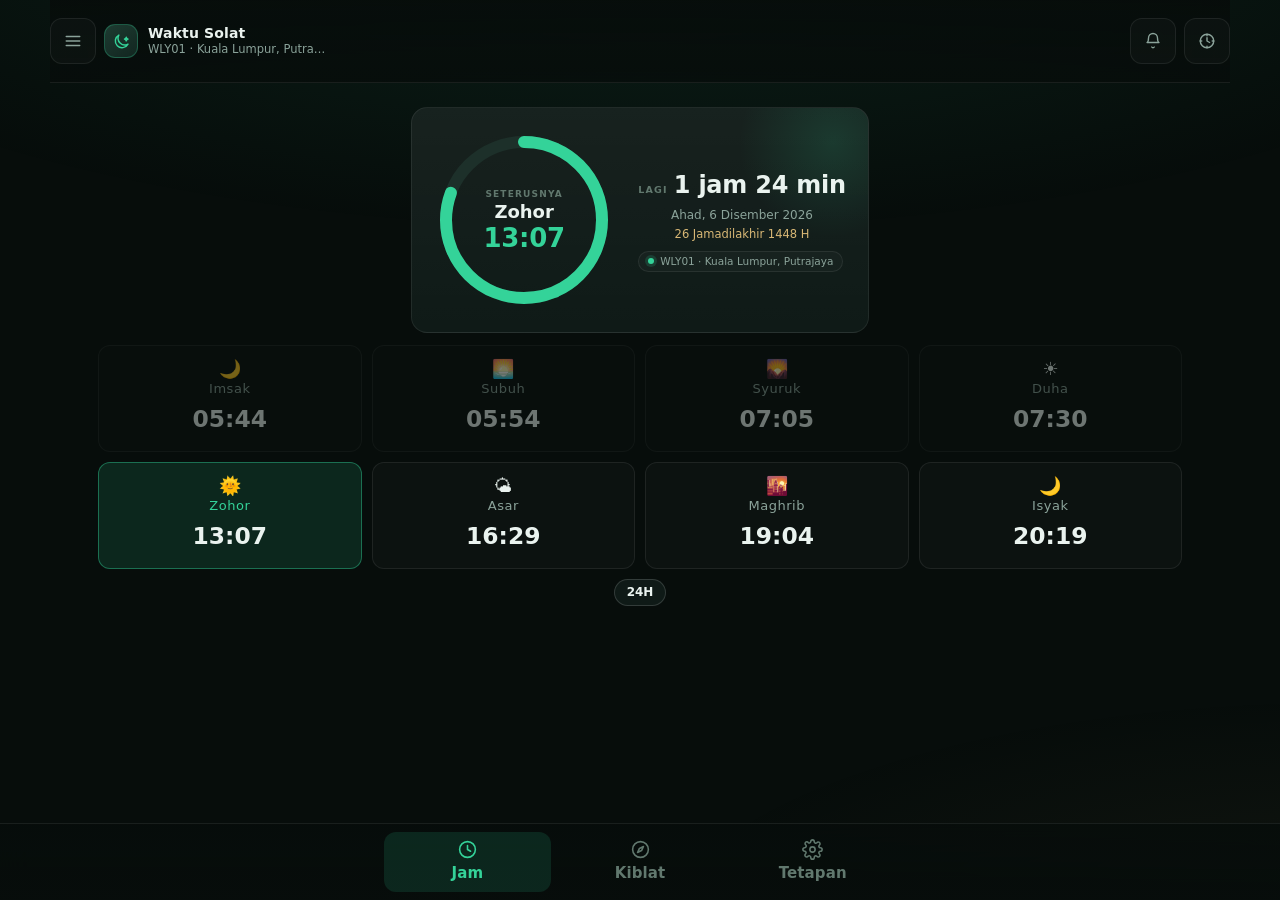
==== index.html @ b326625d "feat(ui): slide menu (drawer) panduan ibadah dari kiri (v1.25)" ====
<!DOCTYPE html>
<html lang="ms">
<head>
<meta charset="utf-8">
<meta name="viewport" content="width=device-width, initial-scale=1, viewport-fit=cover">
<meta name="color-scheme" content="dark light">
<meta name="theme-color" content="#070d0b" id="metaTheme">
<meta name="description" content="Waktu solat (data JAKIM) dan arah kiblat dengan tetapan bearing kiblat. Untuk kegunaan peribadi.">
<title>Waktu Solat &amp; Kiblat</title>
<link rel="manifest" href="manifest.webmanifest">
<link rel="icon" href="icon-192.png">
<link rel="apple-touch-icon" href="icon-192.png">
<meta name="apple-mobile-web-app-capable" content="yes">
<meta name="apple-mobile-web-app-status-bar-style" content="black-translucent">
<meta name="apple-mobile-web-app-title" content="Waktu Solat">
<script>
(function () {
  var t = 'dark';
  try {
    var saved = JSON.parse(localStorage.getItem('waktu-solat/v2') || localStorage.getItem('waktu-solat/v1') || '{}');
    if (saved.theme === 'light' || saved.theme === 'minimal' || saved.theme === 'dark') t = saved.theme;
  } catch (e) {}
  document.documentElement.setAttribute('data-theme', t);
})();
</script>
<link rel="stylesheet" href="app.css">
</head>
<body>

<div class="app">

  <header class="topbar">
    <button class="iconbtn" id="btnMenu" aria-label="Menu" title="Menu panduan & info">
      <svg width="18" height="18" viewBox="0 0 24 24" fill="none" stroke="currentColor" stroke-width="1.9" stroke-linecap="round" stroke-linejoin="round">
        <line x1="3" y1="6" x2="21" y2="6"/>
        <line x1="3" y1="12" x2="21" y2="12"/>
        <line x1="3" y1="18" x2="21" y2="18"/>
      </svg>
    </button>
    <div class="brand" id="brand">
      <div class="logo" aria-hidden="true">
        <svg width="19" height="19" viewBox="0 0 24 24" fill="none" stroke="currentColor" stroke-width="1.8" stroke-linecap="round" stroke-linejoin="round">
          <path d="M20.2 15.3A8.5 8.5 0 0 1 8.7 3.8 8.5 8.5 0 1 0 20.2 15.3Z"/>
          <path d="M18 6.6l.7 1.6 1.6.7-1.6.7-.7 1.6-.7-1.6-1.6-.7 1.6-.7z"/>
        </svg>
      </div>
      <div class="txt">
        <div class="t1">Waktu Solat <span class="update-badge" id="updateBadge" hidden>Baharu</span></div>
        <div class="t2" id="locLabel">Waktu Solat</div>
      </div>
    </div>
    <button class="iconbtn" id="btnBell" aria-label="Status notifikasi" title="Status notifikasi">
      <svg width="18" height="18" viewBox="0 0 24 24" fill="none" stroke="currentColor" stroke-width="1.8" stroke-linecap="round" stroke-linejoin="round">
        <path d="M18 8a6 6 0 1 0-12 0c0 5-2 6-2 6h16s-2-1-2-6"/>
        <path d="M10.3 20a2 2 0 0 0 3.4 0"/>
      </svg>
      <span class="dot" id="bellDot" hidden></span>
    </button>
    <button class="iconbtn" id="btnClock" aria-label="Mod Jam" title="Mod Jam (paparan TV)">
      <svg width="18" height="18" viewBox="0 0 24 24" fill="none" stroke="currentColor" stroke-width="1.9" stroke-linecap="round" stroke-linejoin="round">
        <circle cx="12" cy="12" r="9"/>
        <path d="M12 7.5V12l3.5 2"/>
        <path d="M12 3v2M12 19v2M3 12h2M19 12h2"/>
      </svg>
    </button>
  </header>

  <main>

    <!-- ================= MOD JAM (TV) ================= -->
    <section class="view active" id="view-clock">

      <div class="card hero">
        <div class="ring-wrap" id="ringWrap">
          <svg class="ring" viewBox="0 0 120 120" aria-hidden="true">
            <circle class="ring-track" cx="60" cy="60" r="52"/>
            <circle class="ring-fill" id="ringFill" cx="60" cy="60" r="52" transform="rotate(-90 60 60)"/>
          </svg>
          <div class="ring-center">
            <div class="ring-eyebrow" id="heroEyebrow">Seterusnya</div>
            <div class="ring-name" id="nextName">—</div>
            <div class="ring-time num" id="nextTime">--:--</div>
          </div>
        </div>

        <div class="hero-side">
          <div class="hero-count">
            <span class="cd-lbl">Lagi</span>
            <b id="cdVal" class="num">—</b>
          </div>
          <div class="hero-date" id="heroDate">—</div>
          <div class="hero-hijri" id="heroHijri">—</div>
          <div class="zone-chip"><span class="pulse"></span><span id="zoneLabel">—</span></div>
        </div>
      </div>

      <div class="ck-grid" id="ckGrid"></div>

      <div class="timefmt-row">
        <button type="button" class="timefmt-btn" id="btnTimeFormat">24H</button>
      </div>
    </section>

    <!-- ================= KIBLAT ================= -->
    <section class="view" id="view-qibla">
      <div class="qibla-head">
        <div class="qibla-big num" id="qiblaBig">—</div>
        <div class="qibla-cap" id="qiblaCap">Arah kiblat dari lokasi anda</div>
      </div>

      <div class="compass-wrap" id="compassWrap">
        <div class="compass-index" aria-hidden="true"></div>
        <svg class="compass" viewBox="0 0 320 320" role="img" aria-label="Kompas arah kiblat">
          <defs>
            <radialGradient id="dialBg" cx="50%" cy="34%" r="72%">
              <stop offset="0%" stop-color="#172a24"/>
              <stop offset="62%" stop-color="#0f1c18"/>
              <stop offset="100%" stop-color="#0a1310"/>
            </radialGradient>
            <linearGradient id="kaabaGold" x1="0" y1="0" x2="0" y2="1">
              <stop offset="0%" stop-color="#f0d399"/>
              <stop offset="100%" stop-color="#c99f52"/>
            </linearGradient>
          </defs>
          <circle cx="160" cy="160" r="152" class="dial-face" fill="url(#dialBg)" stroke="var(--dial-ring)"/>
          <circle cx="160" cy="160" r="131" class="dial-inner" fill="none" stroke="var(--dial-ring2)"/>
          <g id="dial"></g>
          <circle cx="160" cy="160" r="5.5" class="dial-center" fill="var(--accent)"/>
          <circle cx="160" cy="160" r="11" class="dial-center-ring" fill="none" stroke="var(--accent-line)"/>
        </svg>
      </div>

      <div class="compass-state" id="compassState">
        <span class="led"></span><span id="compassStateText">Menyemak sensor kompas…</span>
      </div>
      <button class="btn primary compass-btn" id="btnCompass" hidden>Aktifkan kompas</button>

      <div class="qibla-stats">
        <div class="qstat">
          <div class="k">Jarak ke Kaabah</div>
          <div class="v num" id="qDist">—</div>
        </div>
        <div class="qstat wide">
          <div class="k">Beza dengan telefon</div>
          <div class="v num" id="qDelta">—</div>
        </div>
      </div>

      <div class="seg" id="qiblaMode">
        <button data-mode="auto" class="on">Auto</button>
        <button data-mode="manual">Manual</button>
      </div>

      <div class="btnrow">
        <button class="btn primary" id="btnUseGps">Guna GPS</button>
      </div>

      <div class="bearing-input" id="bearingBox" hidden>
        <div class="grp">
          <div>
            <label for="qDeg">Darjah</label>
            <input id="qDeg" type="number" inputmode="numeric" min="0" max="359" step="1" value="292">
          </div>
          <span class="unit">°</span>
        </div>
        <div class="grp mins">
          <div>
            <label for="qMin">Minit</label>
            <input id="qMin" type="number" inputmode="numeric" min="0" max="59" step="1" value="30">
          </div>
          <span class="unit">′</span>
        </div>
        <div class="hint">Contoh:<br>292° 30′</div>
      </div>

      <p class="note" id="qiblaNote"></p>
    </section>

    <!-- ================= TETAPAN ================= -->
    <section class="view" id="view-settings">

      <div class="shead">Zon JAKIM</div>
      <div class="card scard" id="zoneCard">
        <div class="field">
          <div class="fl">
            <div class="n">Ikut lokasi GPS</div>
            <div class="d">Zon dipilih automatik daripada lokasi peranti</div>
          </div>
          <button class="switch" id="setZoneAuto" role="switch" aria-checked="true" aria-label="Ikut lokasi GPS"><span></span></button>
        </div>
        <div class="field">
          <div class="fl">
            <div class="n">Zon waktu solat</div>
            <div class="d">Ikut zon rasmi e-Solat JAKIM</div>
          </div>
          <select id="setZone"></select>
        </div>
        <div class="zoneNote">
          <span id="zoneNoteText">—</span>
          <button type="button" class="guidebtn" id="btnZoneGps">Kemas kini lokasi</button>
        </div>
      </div>

      <div class="shead phone-only">Notifikasi</div>
      <div class="card scard phone-only" id="notifCard">
        <div class="field">
          <div class="fl">
            <div class="n">Notifikasi waktu solat</div>
            <div class="d">Notifikasi &amp; bunyi pada setiap waktu (APK Android)</div>
          </div>
          <button class="switch" id="setNotify" role="switch" aria-checked="true" aria-label="Notifikasi waktu solat"><span></span></button>
        </div>

        <div class="notif-status" id="notifStatus">
          <span class="led"></span>
          <span id="notifStatusText">Menyemak kebenaran notifikasi…</span>
        </div>

        <div class="field field-block" id="notifPickRow">
          <div class="fl">
            <div class="n">Waktu yang berbunyi</div>
            <div class="d">Pilih waktu yang anda mahu dimaklumkan</div>
          </div>
        </div>
        <div class="chips" id="notifyChips">
          <button type="button" data-key="fajr" aria-pressed="true">Subuh</button>
          <button type="button" data-key="dhuhr" aria-pressed="true">Zohor</button>
          <button type="button" data-key="asr" aria-pressed="true">Asar</button>
          <button type="button" data-key="maghrib" aria-pressed="true">Maghrib</button>
          <button type="button" data-key="isha" aria-pressed="true">Isyak</button>
        </div>

        <div class="field field-block" id="notifSoundRow">
          <div class="fl">
            <div class="n">Bunyi notifikasi</div>
            <div class="d">Nada penggera peranti, atau loceng lembut bawaan app</div>
          </div>
        </div>
        <div class="chips" id="soundChips">
          <button type="button" data-sound="alarm" aria-pressed="true">Nada penggera</button>
          <button type="button" data-sound="chime" aria-pressed="false">Loceng</button>
        </div>
        <div class="soundlink" id="soundLinkRow">
          <button type="button" id="btnSoundSettings">Tetapan bunyi/kelantangan Android</button>
        </div>

        <div class="field" id="summaryRow" hidden>
          <div class="fl">
            <div class="n">Ringkasan di notifikasi</div>
            <div class="d">Notifikasi senyap: waktu hari ini &amp; kiraan detik (boleh ditutup)</div>
          </div>
          <button class="switch" id="setSummary" role="switch" aria-checked="true" aria-label="Ringkasan di notifikasi"><span></span></button>
        </div>

        <div class="btnrow" id="notifActions">
          <button class="btn ghost" id="btnTestNotif">Uji notifikasi</button>
          <button class="btn primary" id="btnNotifPerm" hidden>Benarkan</button>
        </div>

        <details class="guide" id="popupGuide">
          <summary>Notis tidak muncul di skrin? Benarkan pop-up</summary>
          <div class="guide-body">
            <p>Sesetengah telefon menyembunyikan notifikasi terapung (pop-up)
              secara lalai. Hidupkan sekali dalam tetapan Android:</p>
            <ul>
              <li><b>Xiaomi / Redmi (HyperOS, MIUI)</b> — Tetapan → App → Waktu
                Solat → Notifikasi → hidupkan <i>Notifikasi terapung</i>.</li>
              <li><b>Samsung (One UI)</b> — Tetapan → Notifikasi → Tetapan
                lanjutan → <i>Notifikasi pop-up</i> → Semua app.</li>
              <li><b>OPPO / Realme / OnePlus</b> — Tetapan → Notifikasi &amp; bar
                status → Waktu Solat → hidupkan <i>Notifikasi terapung</i>.</li>
              <li><b>vivo / iQOO</b> — Tetapan → Notifikasi → Waktu Solat →
                <i>Notifikasi terapung</i>.</li>
              <li><b>Huawei / Honor</b> — Tetapan → Notifikasi → Waktu Solat →
                <i>Notifikasi terapung</i>.</li>
              <li><b>Android biasa (Pixel dll.)</b> — Tetapan → App → Waktu Solat
                → Notifikasi → saluran <i>Waktu Solat (nada penggera)</i> mesti
                <i>Urgent</i> dan bunyi aktif.</li>
            </ul>
            <p>Selepas dibenarkan, tekan <b>Uji notifikasi</b> untuk semak.</p>
            <button type="button" class="guidebtn" id="btnGuideSettings">Buka tetapan notifikasi app</button>
          </div>
        </details>
      </div>

      <div class="shead">Data & Kemas kini</div>
      <div class="card scard">
        <div class="field">
          <div class="fl">
            <div class="n">Kemas kini data</div>
            <div class="d" id="refreshStatus">Muat turun data terkini untuk zon ini</div>
          </div>
        </div>
        <div class="btnrow">
          <button class="btn primary" id="btnRefresh">Kemas kini sekarang</button>
        </div>

        <div class="field phone-only" style="margin-top:6px">
          <div class="fl">
            <div class="n">Versi app</div>
            <div class="d" id="updateStatus">Menyemak versi terkini…</div>
          </div>
        </div>
        <div class="btnrow phone-only">
          <button class="btn ghost" id="btnCheckUpdate">Semak kemas kini</button>
          <button class="btn primary" id="btnDoUpdate" hidden>Kemas kini sekarang</button>
        </div>
        <div class="updatehint phone-only" id="updateHint" hidden>
          Jika pemasang Android berkata “package conflict”, nyahpasang app lama
          sekali, kemudian pasang APK ini.
        </div>
      </div>

      <div class="shead">Kiblat</div>
      <div class="card scard">
        <div class="field">
          <div class="fl">
            <div class="n">Mod bearing</div>
            <div class="d">Auto = GPS · Manual = nilai bearing di atas</div>
          </div>
          <select id="setQiblaMode">
            <option value="auto">Auto</option>
            <option value="manual">Manual</option>
          </select>
        </div>
        <div class="field">
          <div class="fl">
            <div class="n">Bearing manual</div>
            <div class="d">Guna nilai ini apabila mod Manual</div>
          </div>
          <input id="setQBearing" type="number" step="1" min="0" max="359.999" inputmode="decimal">
          <span class="unit">°</span>
        </div>
        <div class="field">
          <div class="fl">
            <div class="n">Offset</div>
            <div class="d">Betulkan jika anak panah tersasar</div>
          </div>
          <input id="setQOffset" type="number" step="0.5" min="-20" max="20" inputmode="decimal">
          <span class="unit">°</span>
        </div>
      </div>

      <div class="shead">Paparan</div>
      <div class="card scard">
        <div class="field">
          <div class="fl">
            <div class="n">Tema</div>
            <div class="d">Terang · Minimalis · Gelap</div>
          </div>
        </div>
        <div class="theme-pick" id="themePick">
          <button type="button" data-theme="light"><span class="sw sw-light"></span>Terang</button>
          <button type="button" data-theme="minimal"><span class="sw sw-minimal"></span>Minimalis</button>
          <button type="button" data-theme="dark"><span class="sw sw-dark"></span>Gelap</button>
        </div>
        <div class="field">
          <div class="fl">
            <div class="n">Format masa</div>
            <div class="d">24 jam atau 12 jam (AM/PM)</div>
          </div>
          <select id="setTimeFormat">
            <option value="24">24 jam</option>
            <option value="12">12 jam</option>
          </select>
        </div>
        <div class="field tv-only">
          <div class="fl">
            <div class="n">Gaya jam</div>
            <div class="d">Paparan Mod Jam di TV</div>
          </div>
          <select id="setClockStyle">
            <option value="full">Lengkap</option>
            <option value="mini">Minimalis</option>
          </select>
        </div>
        <div class="field tv-only">
          <div class="fl">
            <div class="n">Buka Mod Jam terus</div>
            <div class="d">Paparan jam dulu semasa app dibuka (sesuai untuk TV)</div>
          </div>
          <select id="setAutoClock">
            <option value="1">Ya</option>
            <option value="0">Tidak</option>
          </select>
        </div>
      </div>

      <div class="shead">Lain-lain</div>
      <div class="card scard">
        <div class="btnrow" id="installRow" hidden>
          <button class="btn primary" id="btnInstall">Pasang di Android</button>
        </div>
        <div class="btnrow">
          <button class="btn danger" id="btnReset">Set semula semua tetapan</button>
        </div>
        <div class="credit">
          <div>© 2026 <b>Rashid Zainol</b></div>
          <a href="https://github.com/rashidzainol" target="_blank" rel="noopener noreferrer">github.com/rashidzainol</a>
        </div>
      </div>

    </section>

  </main>

  <nav class="tabbar">
    <div class="inner">
      <button class="tab on" data-view="clock">
        <svg viewBox="0 0 24 24" fill="none" stroke="currentColor" stroke-width="1.8" stroke-linecap="round" stroke-linejoin="round">
          <circle cx="12" cy="12" r="9"/><path d="M12 7.5V12l3.5 2"/>
        </svg>
        <span>Jam</span>
      </button>
      <button class="tab" data-view="qibla">
        <svg viewBox="0 0 24 24" fill="none" stroke="currentColor" stroke-width="1.8" stroke-linecap="round" stroke-linejoin="round">
          <circle cx="12" cy="12" r="9"/><path d="M15.4 8.6l-2.2 4.6-4.6 2.2 2.2-4.6z"/>
        </svg>
        <span>Kiblat</span>
      </button>
      <button class="tab" data-view="settings">
        <svg viewBox="0 0 24 24" fill="none" stroke="currentColor" stroke-width="1.8" stroke-linecap="round" stroke-linejoin="round">
          <circle cx="12" cy="12" r="3"/>
          <path d="M19.4 15a1.7 1.7 0 0 0 .3 1.9l.1.1a2 2 0 1 1-2.8 2.8l-.1-.1a1.7 1.7 0 0 0-1.9-.3 1.7 1.7 0 0 0-1 1.5V21a2 2 0 1 1-4 0v-.1a1.7 1.7 0 0 0-1.1-1.6 1.7 1.7 0 0 0-1.9.3l-.1.1a2 2 0 1 1-2.8-2.8l.1-.1a1.7 1.7 0 0 0 .3-1.9 1.7 1.7 0 0 0-1.5-1H3a2 2 0 1 1 0-4h.1a1.7 1.7 0 0 0 1.6-1.1 1.7 1.7 0 0 0-.3-1.9l-.1-.1a2 2 0 1 1 2.8-2.8l.1.1a1.7 1.7 0 0 0 1.9.3H9a1.7 1.7 0 0 0 1-1.5V3a2 2 0 1 1 4 0v.1a1.7 1.7 0 0 0 1 1.5 1.7 1.7 0 0 0 1.9-.3l.1-.1a2 2 0 1 1 2.8 2.8l-.1.1a1.7 1.7 0 0 0-.3 1.9V9a1.7 1.7 0 0 0 1.5 1H21a2 2 0 1 1 0 4h-.1a1.7 1.7 0 0 0-1.5 1z"/>
        </svg>
        <span>Tetapan</span>
      </button>
    </div>
  </nav>

</div>

<div class="drawer-backdrop" id="drawerBackdrop" hidden></div>
<div class="drawer" id="drawer" hidden aria-hidden="true">
  <div class="drawer-head">
    <div class="drawer-title">Panduan Ibadah</div>
    <button class="iconbtn" id="btnDrawerClose" aria-label="Tutup menu">
      <svg width="18" height="18" viewBox="0 0 24 24" fill="none" stroke="currentColor" stroke-width="1.9" stroke-linecap="round" stroke-linejoin="round">
        <line x1="18" y1="6" x2="6" y2="18"/>
        <line x1="6" y1="6" x2="18" y2="18"/>
      </svg>
    </button>
  </div>
  <div class="drawer-body">
    <details class="drawer-sec" open>
      <summary>Zikir selepas solat (33×)</summary>
      <div class="drawer-content">
        <p><b>Subhanallah</b> 33 kali</p>
        <p><b>Alhamdulillah</b> 33 kali</p>
        <p><b>Allahu Akbar</b> 33 kali</p>
        <p class="note">Kemudian sempurnakan 100 dengan: <i>La ilaha illallah wahdahu la sharika lahu, lahul-mulku wa lahul-hamdu, wa huwa 'ala kulli shay'in qadir.</i></p>
      </div>
    </details>
    <details class="drawer-sec">
      <summary>Ayat Kursi (selepas solat)</summary>
      <div class="drawer-content">
        <p class="arab">اللَّهُ لاَ إِلَهَ إِلاَّ هُوَ الْحَيُّ الْقَيُّومُ ۚ لاَ تَأْخُذُهُ سِنَةٌ وَلاَ نَوْمٌ ۚ لَهُ مَا فِي السَّمَاوَاتِ وَمَا فِي الْأَرْضِ ۗ مَنْ ذَا الَّذِي يَشْفَعُ عِنْدَهُ إِلَّا بِإِذْنِهِ ۚ يَعْلَمُ مَا بَيْنَ أَيْدِيهِمْ وَمَا خَلْفَهُمْ ۖ وَلاَ يُحِيطُونَ بِشَيْءٍ مِنْ عِلْمِهِ إِلَّا بِمَا شَاءَ ۚ وَسِعَ كُرْسِيُّهُ السَّمَاوَاتِ وَالْأَرْضَ ۖ وَلاَ يَئُودُهُ حِفْظُهُمَا ۚ وَهُوَ الْعَلِيُّ الْعَظِيمُ</p>
        <p class="note">Dibaca selepas setiap solat fardu. (Rujukan: AkuIslam)</p>
      </div>
    </details>
    <details class="drawer-sec">
      <summary>Doa selepas solat</summary>
      <div class="drawer-content">
        <p><b>Astaghfirullah</b> × 3</p>
        <p><i>Allahumma antas-salam wa minkas-salam, tabarakta ya dhal-jalali wal-ikram.</i></p>
        <p class="note">Doa penutup solat (salam). (Rujukan: AkuIslam)</p>
      </div>
    </details>
    <details class="drawer-sec">
      <summary>Info app</summary>
      <div class="drawer-content">
        <p>Waktu solat: data rasmi JAKIM (e-Solat), 60 zon.</p>
        <p>Kiblat: GPS + sensor kompas.</p>
        <p>Sumber: <a href="https://akuislam.com/blog/ibadah/wirid-doa-selepas-solat/" target="_blank" rel="noopener">akuislam.com</a></p>
      </div>
    </details>
  </div>
</div>

<div class="toast" id="toast"></div>

<script src="js/jakim-data.js"></script>
<script src="js/core.js"></script>
<script src="js/compass.js"></script>
<script src="js/ui.js"></script>
</body>
</html>
---- app.css ----
/* ==========================================================================
   Waktu Solat & Kiblat — styles
   Tema: gelap (lalai), terang, minimalis
   ========================================================================== */
:root,
html[data-theme="dark"]{
  color-scheme:dark;
  --bg:#070d0b;
  --surface:#0f1a17;
  --surface-2:#16241f;
  --surface-3:#1d302a;
  --line:rgba(255,255,255,.075);
  --line-2:rgba(255,255,255,.15);
  --text:#eaf3ef;
  --muted:#8ba39a;
  --muted-2:#61786e;
  --accent:#34d399;
  --accent-dim:rgba(52,211,153,.13);
  --accent-line:rgba(52,211,153,.42);
  --accent-glow:rgba(52,211,153,.16);
  --gold:#e3c07a;
  --gold-dim:rgba(227,192,122,.14);
  --danger:#f87171;
  --danger-line:rgba(248,113,113,.3);
  --ok:#34d399;
  --warn:#e3c07a;
  --card-top:rgba(255,255,255,.035);
  --bar-a:rgba(7,13,11,.96);
  --bar-b:rgba(7,13,11,.82);
  --tab-a:rgba(7,13,11,.98);
  --tab-b:rgba(7,13,11,.86);
  --soft:rgba(255,255,255,.045);
  --soft-2:rgba(255,255,255,.025);
  --press:rgba(255,255,255,.07);
  --tick:rgba(255,255,255,.20);
  --tick-major:rgba(255,255,255,.55);
  --cardinal:rgba(255,255,255,.62);
  --logo-a:#1d3b31;
  --logo-b:#122620;
  --logo-ring:rgba(52,211,153,.28);
  --logo-ink:#34d399;
  --glow-a:rgba(52,211,153,.10);
  --glow-b:rgba(227,192,122,.055);
  --hero-glow:rgba(52,211,153,.14);
  --toast-bg:#1b2b25;
  --toast-text:#eaf3ef;
  --shadow:0 14px 34px rgba(0,0,0,.5);
  --compass-shadow:0 18px 40px rgba(0,0,0,.55);
  --dial-0:#172a24;
  --dial-1:#0f1c18;
  --dial-2:#0a1310;
  --dial-ring:rgba(255,255,255,.07);
  --dial-ring2:rgba(255,255,255,.05);
  --r:16px;
  --safe-b:env(safe-area-inset-bottom,0px);
}

html[data-theme="light"]{
  color-scheme:light;
  --bg:#f3f6f3;
  --surface:#ffffff;
  --surface-2:#f0f4f1;
  --surface-3:#e3ebe6;
  --line:rgba(20,33,27,.09);
  --line-2:rgba(20,33,27,.18);
  --text:#14211b;
  --muted:#52655c;
  --muted-2:#667a72;
  --accent:#0c8f63;
  --accent-dim:rgba(12,143,99,.10);
  --accent-line:rgba(12,143,99,.38);
  --accent-glow:rgba(12,143,99,.16);
  --gold:#a1761f;
  --gold-dim:rgba(161,118,31,.12);
  --danger:#c0392b;
  --danger-line:rgba(192,57,43,.28);
  --ok:#0c8f63;
  --warn:#a1761f;
  --card-top:rgba(255,255,255,0);
  --bar-a:rgba(243,246,243,.96);
  --bar-b:rgba(243,246,243,.84);
  --tab-a:rgba(243,246,243,.98);
  --tab-b:rgba(243,246,243,.88);
  --soft:rgba(20,33,27,.05);
  --soft-2:rgba(20,33,27,.03);
  --press:rgba(20,33,27,.08);
  --tick:rgba(20,33,27,.18);
  --tick-major:rgba(20,33,27,.45);
  --cardinal:rgba(20,33,27,.60);
  --logo-a:#e6f4ec;
  --logo-b:#cfeedf;
  --logo-ring:rgba(12,143,99,.28);
  --logo-ink:#0c8f63;
  --glow-a:rgba(12,143,99,.08);
  --glow-b:rgba(161,118,31,.04);
  --hero-glow:rgba(12,143,99,.10);
  --toast-bg:#ffffff;
  --toast-text:#14211b;
  --shadow:0 14px 34px rgba(20,33,27,.16);
  --compass-shadow:0 18px 40px rgba(20,33,27,.18);
  --dial-0:#ffffff;
  --dial-1:#f3f7f4;
  --dial-2:#e8f0ea;
  --dial-ring:rgba(20,33,27,.10);
  --dial-ring2:rgba(20,33,27,.06);
}

html[data-theme="minimal"]{
  color-scheme:light;
  --bg:#f6f6f5;
  --surface:#ffffff;
  --surface-2:#f1f1f0;
  --surface-3:#e6e6e4;
  --line:rgba(0,0,0,.08);
  --line-2:rgba(0,0,0,.16);
  --text:#111111;
  --muted:#555552;
  --muted-2:#6b6b68;
  --accent:#111111;
  --accent-dim:rgba(17,17,17,.06);
  --accent-line:rgba(17,17,17,.28);
  --accent-glow:rgba(0,0,0,.08);
  --gold:#6b6459;
  --gold-dim:rgba(0,0,0,.05);
  --danger:#b3261e;
  --danger-line:rgba(179,38,30,.26);
  --ok:#111111;
  --warn:#6b6459;
  --card-top:rgba(255,255,255,0);
  --bar-a:rgba(246,246,245,.97);
  --bar-b:rgba(246,246,245,.90);
  --tab-a:rgba(246,246,245,.98);
  --tab-b:rgba(246,246,245,.92);
  --soft:rgba(0,0,0,.04);
  --soft-2:rgba(0,0,0,.02);
  --press:rgba(0,0,0,.06);
  --tick:rgba(0,0,0,.16);
  --tick-major:rgba(0,0,0,.42);
  --cardinal:rgba(0,0,0,.58);
  --logo-a:#111111;
  --logo-b:#000000;
  --logo-ring:rgba(0,0,0,.12);
  --logo-ink:#ffffff;
  --glow-a:transparent;
  --glow-b:transparent;
  --hero-glow:transparent;
  --toast-bg:#ffffff;
  --toast-text:#111111;
  --shadow:0 10px 24px rgba(0,0,0,.10);
  --compass-shadow:0 10px 24px rgba(0,0,0,.10);
  --dial-0:#ffffff;
  --dial-1:#fafafa;
  --dial-2:#f0f0ee;
  --dial-ring:rgba(0,0,0,.10);
  --dial-ring2:rgba(0,0,0,.05);
}
*{box-sizing:border-box;-webkit-tap-highlight-color:transparent}
html,body{margin:0;padding:0}
body{
  background:var(--bg);
  color:var(--text);
  font-family:ui-sans-serif,system-ui,-apple-system,"Segoe UI",Roboto,"Helvetica Neue",sans-serif;
  font-size:15px;line-height:1.45;
  -webkit-font-smoothing:antialiased;
  overscroll-behavior-y:none;
}
body::before{
  content:"";position:fixed;inset:0;pointer-events:none;z-index:0;
  background:
    radial-gradient(120% 55% at 50% -8%, var(--glow-a), transparent 62%),
    radial-gradient(90% 45% at 105% 105%, var(--glow-b), transparent 62%);
}
button{font:inherit;color:inherit;background:none;border:0;cursor:pointer}
input,select{font:inherit;color:inherit}
[hidden]{display:none !important}
h1,h2,h3{margin:0;font-weight:600}
ul{margin:0;padding:0;list-style:none}
.num{font-variant-numeric:tabular-nums;font-feature-settings:"tnum"}

.app{position:relative;z-index:1;max-width:540px;margin:0 auto;min-height:100dvh;display:flex;flex-direction:column}

/* ---------- top bar ---------- */
.topbar{
  position:sticky;top:0;z-index:20;
  display:flex;align-items:center;gap:8px;
  padding:calc(12px + env(safe-area-inset-top,0px)) 16px 12px;
  background:linear-gradient(to bottom,var(--bar-a),var(--bar-b));
  backdrop-filter:blur(14px);-webkit-backdrop-filter:blur(14px);
  border-bottom:1px solid var(--line);
}
.brand{display:flex;align-items:center;gap:10px;min-width:0;flex:1;cursor:pointer;border-radius:12px}
.brand .logo{
  width:34px;height:34px;border-radius:11px;flex:none;
  display:grid;place-items:center;
  background:linear-gradient(145deg,var(--logo-a),var(--logo-b));
  border:1px solid var(--logo-ring);
  color:var(--logo-ink);
}
.brand .txt{min-width:0}
.brand .t1{font-size:14px;font-weight:650;letter-spacing:.01em;line-height:1.15}
.update-badge{
  display:inline-block;margin-left:6px;padding:1px 7px;border-radius:999px;
  font-size:9.5px;font-weight:700;vertical-align:middle;
  background:var(--accent-dim);color:var(--accent);border:1px solid var(--accent-line);
  cursor:pointer;
}
.update-badge.hidden{display:none}
.brand .t2{
  font-size:11.5px;color:var(--muted);white-space:nowrap;overflow:hidden;
  text-overflow:ellipsis;max-width:180px
}
.iconbtn{
  width:40px;height:40px;border-radius:12px;flex:none;position:relative;
  display:grid;place-items:center;color:var(--muted);
  border:1px solid var(--line);background:var(--soft-2);
  transition:.18s;
}
.iconbtn:active{transform:scale(.94);background:var(--press)}
.iconbtn.on{color:var(--accent);border-color:var(--accent-line);background:var(--accent-dim)}
.iconbtn .dot{
  position:absolute;top:7px;right:8px;width:7px;height:7px;border-radius:50%;
  background:var(--danger);box-shadow:0 0 0 2px var(--bg)
}

/* ---------- views ---------- */
main{flex:1;padding:16px 16px calc(120px + var(--safe-b))}
.view{display:none;animation:fade .22s ease}
.view.active{display:block}
@keyframes fade{from{opacity:0;transform:translateY(5px)}to{opacity:1;transform:none}}

.card{
  background:linear-gradient(180deg,var(--card-top),transparent);
  background-color:var(--surface);
  border:1px solid var(--line);
  border-radius:var(--r);
}

/* ---------- hero: ring countdown ---------- */
.hero{
  display:flex;align-items:center;gap:16px;
  padding:16px;position:relative;overflow:hidden;
}
.hero::after{
  content:"";position:absolute;right:-60px;top:-60px;width:190px;height:190px;border-radius:50%;
  background:radial-gradient(circle,var(--hero-glow),transparent 70%);
  pointer-events:none;
}
.ring-wrap{position:relative;width:146px;height:146px;flex:none}
.ring{width:100%;height:100%;display:block}
.ring-track{fill:none;stroke:var(--surface-3);stroke-width:8}
.ring-fill{
  fill:none;stroke:var(--accent);stroke-width:8;stroke-linecap:round;
  stroke-dasharray:326.73;stroke-dashoffset:326.73;
  transition:stroke-dashoffset .55s linear,stroke .25s;
}
.ring-center{
  position:absolute;inset:0;display:flex;flex-direction:column;
  align-items:center;justify-content:center;text-align:center;gap:1px;padding:0 18px
}
.ring-eyebrow{
  font-size:9px;letter-spacing:.13em;text-transform:uppercase;
  color:var(--muted-2);font-weight:700
}
.ring-name{font-size:15.5px;font-weight:600;line-height:1.15}
.ring-time{font-size:22px;font-weight:650;color:var(--accent);letter-spacing:-.01em;line-height:1.1}

.hero-side{flex:1;min-width:0;display:flex;flex-direction:column;justify-content:center;gap:2px;position:relative;z-index:1}
.hero-count{display:flex;align-items:baseline;gap:6px;flex-wrap:wrap}
.cd-lbl{
  font-size:9.5px;letter-spacing:.13em;text-transform:uppercase;
  color:var(--muted-2);font-weight:700
}
.hero-count b{font-size:19px;font-weight:600;letter-spacing:-.01em;color:var(--text)}
.hero-date{font-size:12px;color:var(--muted);line-height:1.4;margin-top:2px}
.hero-hijri{font-size:11.5px;color:var(--gold);opacity:.95;line-height:1.4}
.zone-chip{
  display:inline-flex;align-items:center;gap:6px;align-self:flex-start;
  margin-top:7px;padding:3px 9px;border-radius:999px;
  border:1px solid var(--line);background:var(--soft-2);
  font-size:10.5px;color:var(--muted);max-width:100%;
  white-space:normal;word-break:break-word;line-height:1.25;overflow:visible
}
.zone-chip .pulse{width:6px;height:6px;border-radius:50%;background:var(--accent);flex:none;box-shadow:0 0 0 3px var(--accent-glow)}

/* ---------- day bar ---------- */
.daybar{
  display:flex;align-items:center;justify-content:space-between;gap:10px;
  margin:14px 3px 8px;font-size:11.5px;color:var(--muted)
}
.daybar-r{font-size:10px;letter-spacing:.12em;color:var(--muted-2);font-weight:700}

/* ---------- timeline ---------- */
.timeline{overflow:hidden}
.trow{
  display:grid;grid-template-columns:34px 1fr auto;align-items:center;gap:12px;
  padding:12px 16px;position:relative;transition:background .18s;
}
.trow:not(:first-child)::before{
  content:"";position:absolute;left:33px;top:0;bottom:50%;width:1px;
  background:var(--line-2);opacity:.65;
}
.trow.is-past{opacity:.45}
.trow.is-next{background:linear-gradient(90deg,var(--accent-dim),transparent 70%)}
.trow.is-next::after{
  content:"";position:absolute;left:0;top:0;bottom:0;width:3px;background:var(--accent)
}
.trow.is-next:not(:first-child)::before{background:var(--accent-line);opacity:1}
.trow.is-next .tname,.trow.is-next .ttime{color:var(--accent);font-weight:650}
.trow.is-next .tmark{color:var(--accent);border-color:var(--accent-line);background:var(--accent-dim)}
.trow.is-now .tname{color:var(--gold)}

.tmark{
  width:34px;height:34px;border-radius:11px;display:grid;place-items:center;
  border:1px solid var(--line);background:var(--surface);color:var(--muted-2);
  position:relative;z-index:1;transition:.18s
}
.tmark svg{width:18px;height:18px}
.tmain{min-width:0}
.tname{font-size:14.5px;line-height:1.25;display:flex;align-items:center;gap:7px;flex-wrap:wrap}
.tsub{font-size:10.5px;color:var(--muted-2);margin-top:2px;line-height:1.3}
.ttime{font-size:17px;font-weight:600;letter-spacing:.01em;line-height:1}
.tbadge{
  font-size:8.5px;letter-spacing:.1em;text-transform:uppercase;font-weight:700;
  padding:2px 6px;border-radius:5px;background:var(--soft);color:var(--muted)
}
.is-next .tbadge{background:var(--accent-dim);color:var(--accent)}
.is-now .tbadge{background:var(--gold-dim);color:var(--gold)}
.is-past .tbadge{display:none}

.note{
  margin:12px 2px 0;font-size:11px;color:var(--muted-2);line-height:1.6
}
.note b{color:var(--muted);font-weight:600}

/* ---------- kiblat ---------- */
.qibla-head{text-align:center;padding:4px 0 2px}
.qibla-big{font-size:44px;font-weight:600;letter-spacing:-.02em;line-height:1.05;color:var(--text)}
.qibla-big span{font-size:20px;color:var(--muted);font-weight:500}
.qibla-cap{font-size:12px;color:var(--muted);margin-top:4px}

.compass-wrap{
  position:relative;width:100%;max-width:340px;margin:18px auto 0;aspect-ratio:1;
  display:grid;place-items:center;
}
.compass-wrap.aligned::after{
  content:"";position:absolute;inset:4%;border-radius:50%;
  border:1px solid var(--accent-line);
  box-shadow:0 0 44px var(--accent-glow), inset 0 0 44px var(--accent-dim);
  animation:pulse 1.9s ease-in-out infinite;pointer-events:none
}
@keyframes pulse{0%,100%{opacity:.5}50%{opacity:1}}
.compass{width:100%;height:100%;display:block;filter:drop-shadow(var(--compass-shadow))}
#dialBg stop:nth-child(1){stop-color:var(--dial-0)}
#dialBg stop:nth-child(2){stop-color:var(--dial-1)}
#dialBg stop:nth-child(3){stop-color:var(--dial-2)}
.compass-index{
  position:absolute;top:-3px;left:50%;transform:translateX(-50%);z-index:3;
  width:0;height:0;
  border-left:8px solid transparent;border-right:8px solid transparent;
  border-top:16px solid var(--accent);
  filter:drop-shadow(0 2px 5px rgba(0,0,0,.35));transition:border-color .25s
}
.dial-tick{stroke:var(--tick);stroke-width:1.2;stroke-linecap:round}
.dial-tick.major{stroke:var(--tick-major);stroke-width:2}
.dial-lbl{fill:var(--muted);font-size:13px;font-weight:600;text-anchor:middle;dominant-baseline:middle}
.dial-lbl.cardinal{fill:var(--cardinal);font-size:15px;font-weight:700}
.dial-lbl.north{fill:var(--gold);font-size:15px;font-weight:700}

.qibla-stats{display:flex;gap:10px;margin-top:18px}
.qstat{
  flex:1;background:var(--surface);border:1px solid var(--line);border-radius:14px;
  padding:11px 13px
}
.qstat .k{font-size:10px;letter-spacing:.1em;text-transform:uppercase;color:var(--muted-2);font-weight:650}
.qstat .v{font-size:17px;font-weight:600;margin-top:2px;font-variant-numeric:tabular-nums}
.qstat.wide{flex:1.5}

.seg{
  display:flex;gap:4px;padding:4px;border-radius:13px;
  background:var(--soft);border:1px solid var(--line);margin-top:16px
}
.seg button{
  flex:1;padding:9px 8px;border-radius:10px;font-size:12.5px;font-weight:600;
  color:var(--muted);transition:.16s;min-height:38px
}
.seg button.on{background:var(--surface-3);color:var(--text);box-shadow:0 1px 0 var(--soft-2) inset}
.seg button.on[data-mode="manual"]{color:var(--gold)}

.bearing-input{
  display:flex;align-items:flex-end;gap:10px;margin-top:14px;
  background:var(--surface);border:1px solid var(--line);border-radius:14px;padding:12px 14px
}
.bearing-input .grp{display:flex;align-items:baseline;gap:5px}
.bearing-input label{font-size:11px;color:var(--muted-2);display:block;margin-bottom:3px}
.bearing-input input{
  width:66px;background:transparent;border:0;border-bottom:1px solid var(--line-2);
  padding:4px 2px;font-size:24px;font-weight:600;text-align:center;
  font-variant-numeric:tabular-nums;outline:none;border-radius:0
}
.bearing-input input:focus{border-bottom-color:var(--gold)}
.bearing-input .unit{font-size:15px;color:var(--muted);font-weight:600}
.bearing-input .mins input{width:52px}
.bearing-input .hint{font-size:10.5px;color:var(--muted-2);margin-left:auto;text-align:right;line-height:1.4}

.compass-state{
  margin-top:16px;text-align:center;font-size:12.5px;color:var(--muted);
  display:flex;align-items:center;justify-content:center;gap:8px
}
.compass-state .led{width:7px;height:7px;border-radius:50%;background:var(--muted-2);flex:none}
.compass-state.live .led{background:var(--accent);box-shadow:0 0 0 4px var(--accent-glow)}
.compass-state.warn .led{background:var(--gold)}
.compass-btn{display:block;width:100%;margin-top:12px}

/* ---------- settings ---------- */
.shead{
  font-size:11px;letter-spacing:.14em;text-transform:uppercase;color:var(--muted-2);
  font-weight:700;margin:22px 4px 9px
}
.shead:first-child{margin-top:2px}
.scard{overflow:hidden}
.field{
  display:flex;align-items:center;gap:12px;padding:10px 16px;
  border-bottom:1px solid var(--line)
}
.field:last-child{border-bottom:0}
.field-block{display:block;padding-bottom:4px;border-bottom:0}
.field .fl{flex:1;min-width:0}
.field .fl .n{font-size:14px}
.field .fl .d{font-size:11px;color:var(--muted-2);margin-top:1px;line-height:1.4}
.field input[type=number],.field input[type=text],.field select{
  background:var(--surface-2);border:1px solid var(--line);border-radius:9px;
  padding:7px 10px;font-size:13.5px;min-width:78px;text-align:right;outline:none;
  font-variant-numeric:tabular-nums;min-height:38px
}
.field select{text-align:left;width:min(58%,200px);min-width:0;flex:none;appearance:none;padding-right:26px;
  background-image:url("data:image/svg+xml,%3Csvg xmlns='http://www.w3.org/2000/svg' width='12' height='12' viewBox='0 0 24 24' fill='none' stroke='%238ba39a' stroke-width='2.5' stroke-linecap='round'%3E%3Cpath d='M6 9l6 6 6-6'/%3E%3C/svg%3E");
  background-repeat:no-repeat;background-position:right 9px center;text-overflow:ellipsis}
.field input:focus,.field select:focus{border-color:var(--accent-line)}
.field .unit{font-size:12px;color:var(--muted-2);min-width:26px;text-align:right}

/* toggle switch (button[role=switch]) */
.switch{
  width:50px;height:30px;border-radius:999px;flex:none;position:relative;padding:0;
  background:var(--surface-3);border:1px solid var(--line-2);transition:.2s
}
.switch span{
  position:absolute;top:3px;left:3px;width:22px;height:22px;border-radius:50%;
  background:var(--muted);transition:.2s
}
.switch[aria-checked="true"]{background:var(--accent-dim);border-color:var(--accent-line)}
.switch[aria-checked="true"] span{left:23px;background:var(--accent)}
.switch[disabled]{opacity:.5;cursor:default}

/* notifikasi status + chips */
.notif-status{
  display:flex;align-items:center;gap:8px;padding:10px 16px;
  font-size:11.5px;color:var(--muted);border-bottom:1px solid var(--line);
  background:var(--soft-2)
}
.notif-status .led{width:7px;height:7px;border-radius:50%;background:var(--muted-2);flex:none}
.notif-status.ok .led{background:var(--ok);box-shadow:0 0 0 3px var(--accent-glow)}
.notif-status.warn .led{background:var(--warn)}
.notif-status.err .led{background:var(--danger);box-shadow:0 0 0 3px var(--danger-line)}
.chips{display:flex;flex-wrap:wrap;gap:8px;padding:4px 16px 12px}
.chips button{
  padding:8px 14px;border-radius:999px;font-size:12.5px;font-weight:600;
  border:1px solid var(--line-2);background:var(--surface-2);color:var(--muted);
  transition:.16s;min-height:38px
}
.chips button[aria-pressed="true"]{
  background:var(--accent-dim);border-color:var(--accent-line);color:var(--accent)
}
.chips button:active{transform:scale(.97)}

.soundlink{padding:0 16px 12px;display:flex}
.soundlink button{
  background:none;border:0;padding:2px 0;font-size:11.5px;color:var(--muted);
  text-decoration:underline;text-underline-offset:3px;min-height:0;cursor:pointer
}
.soundlink button:active{color:var(--accent)}

.updatehint{padding:0 16px 13px;font-size:11px;line-height:1.55;color:var(--muted-2)}

/* Panduan pop-up notifikasi (collapsible) */
.guide{border-top:1px solid var(--line)}
.guide summary{
  list-style:none;cursor:pointer;padding:11px 16px;min-height:40px;
  display:flex;align-items:center;gap:8px;font-size:11.5px;color:var(--muted)
}
.guide summary::-webkit-details-marker{display:none}
.guide summary::after{
  content:'';flex:none;width:6px;height:6px;margin-left:auto;margin-top:-3px;
  border-right:1.5px solid currentColor;border-bottom:1.5px solid currentColor;
  transform:rotate(45deg);transition:transform .18s
}
.guide[open] summary::after{transform:rotate(-135deg);margin-top:3px}
.guide summary:active{color:var(--text)}
.guide-body{padding:0 16px 14px;font-size:11.5px;line-height:1.62;color:var(--muted)}
.guide-body p{margin:0 0 8px}
.guide-body ul{margin:0 0 10px;padding-left:15px}
.guide-body li{margin-bottom:6px}
.guide-body b{color:var(--text);font-weight:600}
.guide-body i{font-style:normal;color:var(--accent)}
.guidebtn{
  background:none;border:0;padding:2px 0;font-size:11.5px;color:var(--muted);
  text-decoration:underline;text-underline-offset:3px;min-height:0;cursor:pointer
}
.guidebtn:active{color:var(--accent)}

/* nota zon GPS */
.zoneNote{
  display:flex;flex-wrap:wrap;align-items:center;gap:4px 10px;
  padding:0 16px 13px;font-size:11px;line-height:1.55;color:var(--muted-2)
}
.zoneNote .guidebtn{margin-left:auto}

.btnrow{display:flex;gap:10px;padding:13px 16px}
.btn{
  flex:1;padding:11px;border-radius:11px;font-size:13.5px;font-weight:600;text-align:center;
  border:1px solid var(--line-2);background:var(--surface-2);transition:.16s;min-height:44px
}
.btn:active{transform:scale(.98)}
.btn:disabled{opacity:.5}
.btn.primary{background:var(--accent-dim);border-color:var(--accent-line);color:var(--accent)}
.btn.ghost{background:transparent;color:var(--muted)}
.btn.danger{color:var(--danger);border-color:var(--danger-line)}

/* ---------- tab bar ---------- */
.tabbar{
  position:fixed;left:0;right:0;bottom:0;z-index:30;
  display:flex;justify-content:center;
  padding:8px 14px calc(8px + var(--safe-b));
  background:linear-gradient(to top,var(--tab-a),var(--tab-b));
  backdrop-filter:blur(16px);-webkit-backdrop-filter:blur(16px);
  border-top:1px solid var(--line)
}
.tabbar .inner{display:flex;gap:6px;width:100%;max-width:512px}
.tab{
  flex:1;display:flex;flex-direction:column;align-items:center;gap:3px;
  padding:7px 4px;border-radius:12px;color:var(--muted-2);transition:.16s;
  font-size:10.5px;font-weight:600;letter-spacing:.01em;min-height:48px
}
.tab.on{color:var(--accent);background:var(--accent-dim)}
.tab svg{width:21px;height:21px}

/* ---------- toast ---------- */
.toast{
  position:fixed;left:50%;bottom:calc(96px + var(--safe-b));transform:translate(-50%,14px);
  background:var(--toast-bg);border:1px solid var(--line-2);color:var(--toast-text);
  padding:10px 16px;border-radius:12px;font-size:12.5px;z-index:60;
  opacity:0;pointer-events:none;transition:.25s;max-width:88vw;text-align:center;
  box-shadow:var(--shadow)
}
.toast.show{opacity:1;transform:translate(-50%,0)}

/* ---------- drawer (menu slide) ---------- */
.drawer-backdrop{
  position:fixed;inset:0;background:rgba(0,0,0,.45);z-index:40;
  backdrop-filter:blur(2px);-webkit-backdrop-filter:blur(2px);
}
.drawer-backdrop[hidden]{display:none}
.drawer{
  position:fixed;top:0;left:0;bottom:0;width:min(86vw,360px);
  z-index:41;background:var(--surface);border-right:1px solid var(--line);
  display:flex;flex-direction:column;transform:translateX(-100%);
  transition:transform .25s ease;box-shadow:var(--shadow);
}
.drawer:not([hidden]){transform:translateX(0)}
.drawer[hidden]{display:none}
.drawer-head{
  display:flex;align-items:center;justify-content:space-between;
  padding:14px 16px;border-bottom:1px solid var(--line);
}
.drawer-title{font-size:16px;font-weight:700;color:var(--text)}
.drawer-body{flex:1;overflow-y:auto;padding:10px 14px}
.drawer-sec{border:1px solid var(--line);border-radius:12px;margin-bottom:8px;overflow:hidden}
.drawer-sec > summary{
  padding:10px 12px;font-size:14px;font-weight:600;color:var(--text);
  cursor:pointer;list-style:none;background:var(--surface-2)
}
.drawer-sec > summary::-webkit-details-marker{display:none}
.drawer-sec > summary::before{content:'▸ ';color:var(--muted)}
.drawer-sec[open] > summary::before{content:'▾ '}
.drawer-content{padding:10px 12px;font-size:13px;color:var(--text);line-height:1.5}
.drawer-content p{margin:6px 0}
.drawer-content .arab{font-size:15px;line-height:1.9;text-align:right;direction:rtl}
.drawer-content .note{font-size:11.5px;color:var(--muted-2);margin-top:8px}
.drawer-content a{color:var(--accent)}
.theme-pick{display:flex;gap:8px;padding:0 16px 14px}
.theme-pick button{
  flex:1;display:flex;flex-direction:column;align-items:center;gap:7px;
  padding:10px 6px;border-radius:11px;border:1px solid var(--line);
  background:var(--surface-2);color:var(--muted);font-size:11.5px;font-weight:600;
  transition:.16s
}
.theme-pick button.on{border-color:var(--accent-line);background:var(--accent-dim);color:var(--text)}
.theme-pick .sw{
  width:36px;height:24px;border-radius:7px;border:1px solid var(--line-2);
  position:relative;overflow:hidden;flex:none
}
.theme-pick .sw::before{content:"";position:absolute;left:0;right:0;top:0;height:7px;background:var(--sw-bar)}
.theme-pick .sw::after{content:"";position:absolute;left:5px;bottom:4px;width:11px;height:11px;border-radius:3px;background:var(--sw-accent)}
.sw-dark{background:#0f1a17;--sw-bar:#1d302a;--sw-accent:#34d399}
.sw-light{background:#ffffff;--sw-bar:#eef4ef;--sw-accent:#0c8f63}
.sw-minimal{background:#ffffff;--sw-bar:#ededeb;--sw-accent:#111111}

.credit{
  padding:14px 16px;border-top:1px solid var(--line);text-align:center;
  font-size:11.5px;color:var(--muted-2);line-height:1.7
}
.credit b{color:var(--muted);font-weight:600}
.credit a{color:var(--accent);text-decoration:none}
.credit a:active{opacity:.7}

/* Minimalist: buang hiasan, kekalkan struktur */
html[data-theme="minimal"] body::before,
html[data-theme="minimal"] .hero::after{display:none}
html[data-theme="minimal"] .card{background:var(--surface)}
html[data-theme="minimal"] .compass{filter:drop-shadow(var(--compass-shadow))}
html[data-theme="minimal"] .trow.is-next{background:var(--surface-2)}
html[data-theme="minimal"] .trow.is-next::after{width:2px}
html[data-theme="minimal"] .compass-wrap.aligned::after{box-shadow:none}
html[data-theme="minimal"] .btn{border-radius:9px}

@media (max-width:380px){
  .ring-wrap{width:128px;height:128px}
  .ring-time{font-size:20px}
  .ring-name{font-size:14px}
  .hero-count b{font-size:17px}
  .qibla-big{font-size:38px}
  .chips button{padding:8px 12px;font-size:12px}
}

/* ==========================================================================
   TABLET (≥700px) — paparan lebih lebar
   ========================================================================== */

@media (min-width:700px) and (max-width:1099px){
  .app{max-width:760px}
  main{padding:22px 24px calc(96px + var(--safe-b))}
  .topbar{padding:16px 0}
  .hero{padding:22px;gap:24px}
  .ring-wrap{width:178px;height:178px}
  .ring-name{font-size:18px}
  .ring-time{font-size:27px}
  .hero-count b{font-size:23px}
  .hero-date{font-size:13.5px}
  .hero-hijri{font-size:13px}
  .trow{padding:14px 20px}
  .tname{font-size:17px}
  .tsub{font-size:12px}
  .ttime{font-size:19px}
  .tabbar .inner{max-width:640px}
  .tab span{font-size:14px}
  .qibla-big{font-size:44px}
  .compass-wrap{max-width:380px;margin-left:auto;margin-right:auto}
}

/* ==========================================================================
   MOD JAM (TV)
   ========================================================================== */

#view-clock{display:none}
#view-clock.active{display:flex;flex-direction:column;align-items:center;text-align:center;min-height:60dvh}

.ck-time{font-size:clamp(72px,14vmin,150px);font-weight:200;letter-spacing:.02em;line-height:1;font-variant-numeric:tabular-nums}
.ck-time .ampm{font-size:.28em;font-weight:400;color:var(--muted);margin-left:.35em}
.ck-date{margin-top:10px;color:var(--muted);font-size:clamp(15px,2.2vmin,22px)}

.ck-next{display:flex;gap:26px;align-items:center;justify-content:space-between;width:100%;
  margin:26px 0 14px;padding:18px 22px;border:1px solid var(--line);border-radius:var(--r);
  background:linear-gradient(180deg,var(--card-top),transparent),var(--surface)}
.ck-next-l{text-align:left}
.ck-next-r{text-align:right}
.eyebrow{
  font-size:10.5px;letter-spacing:.16em;text-transform:uppercase;
  color:var(--muted-2);font-weight:650;margin-bottom:5px
}
.ck-name{font-size:clamp(24px,4vmin,40px);font-weight:700;margin-top:2px;color:var(--accent)}
.ck-count{font-size:clamp(26px,4.6vmin,44px);font-weight:300;font-variant-numeric:tabular-nums}
.ck-nextat{color:var(--muted);font-size:14px;margin-top:2px}

.ck-grid{display:grid;grid-template-columns:repeat(4,1fr);gap:10px;width:100%;margin-top:12px}
.timefmt-row{display:flex;justify-content:flex-end;margin-top:10px}
.timefmt-btn{padding:4px 12px;border-radius:999px;border:1px solid var(--line-2);background:var(--surface);color:var(--text);font-size:12px;font-weight:600;cursor:pointer}
.timefmt-btn:active{transform:scale(.96)}
.ck-cell{padding:14px 10px;border:1px solid var(--line);border-radius:12px;background:var(--soft-2)}
.ck-cell .k{font-size:13px;color:var(--muted);letter-spacing:.04em}
.ck-cell .ic{font-size:18px;line-height:1;margin-bottom:2px}
.ck-cell .t{font-size:clamp(17px,2.6vmin,26px);font-weight:600;margin-top:4px;font-variant-numeric:tabular-nums}
.ck-cell.is-next{border-color:var(--accent-line);background:var(--accent-dim)}
.ck-cell.is-selected{border-color:var(--accent);background:var(--accent-dim);box-shadow:0 0 0 2px var(--accent-line)}
.ck-cell.is-next .k{color:var(--accent)}
.ck-cell.is-past{opacity:.45}

.clock-note{margin-top:14px}
.clock-exit{margin-top:22px}

/* Gaya minimalis */
.clock-mini{flex-direction:column;justify-content:center;min-height:60dvh}
.ckm-time{font-size:clamp(110px,22vmin,240px);font-weight:200;line-height:1;font-variant-numeric:tabular-nums}
.ckm-sec{font-size:.32em;color:var(--muted);margin-left:.18em;font-weight:300}
.ckm-next{margin-top:18px;font-size:clamp(18px,3vmin,30px);color:var(--muted)}
.ckm-next b{color:var(--accent);font-weight:600}

/* ==========================================================================
   NAVIGASI D-PAD (remote TV) — fokus kelihatan
   ========================================================================== */

body.tv-mode .phone-only{display:none !important}
body:not(.tv-mode) .tv-only{display:none !important}

body.tv-mode main{padding:24px 48px calc(110px + var(--safe-b))}
body.tv-mode .app{max-width:1180px}

/* tanda fokus jelas untuk remote TV */
button:focus-visible,
a:focus-visible,
select:focus-visible,
input:focus-visible,
.tab:focus-visible{
  outline:3px solid var(--accent);
  outline-offset:2px;
  border-radius:10px;
}
.tab:focus-visible{border-radius:14px 14px 0 0}
.trow:focus-visible{outline-offset:-3px}
input:focus-visible{border-color:var(--accent-line)}

/* ==========================================================================
   TV — skrin besar landskap (10-foot UI)
   ========================================================================== */

body.tv-mode{font-size:17px}
body.tv-mode .hero{padding:22px;gap:24px}
body.tv-mode .ring-wrap{width:180px;height:180px}
body.tv-mode .ring-name{font-size:18px}
body.tv-mode .ring-time{font-size:26px}
body.tv-mode .hero-count b{font-size:24px}
body.tv-mode .trow{padding:15px 20px}
body.tv-mode .tname{font-size:19px}
body.tv-mode .ttime{font-size:20px}
body.tv-mode .tab span{font-size:15px}
body.tv-mode .iconbtn{width:46px;height:46px}
body.tv-mode .topbar{padding:18px 0}

@media (prefers-reduced-motion:reduce){
  *,*::before,*::after{animation-duration:.001ms !important;transition-duration:.001ms !important}
  .ring-fill{transition:none !important}
}
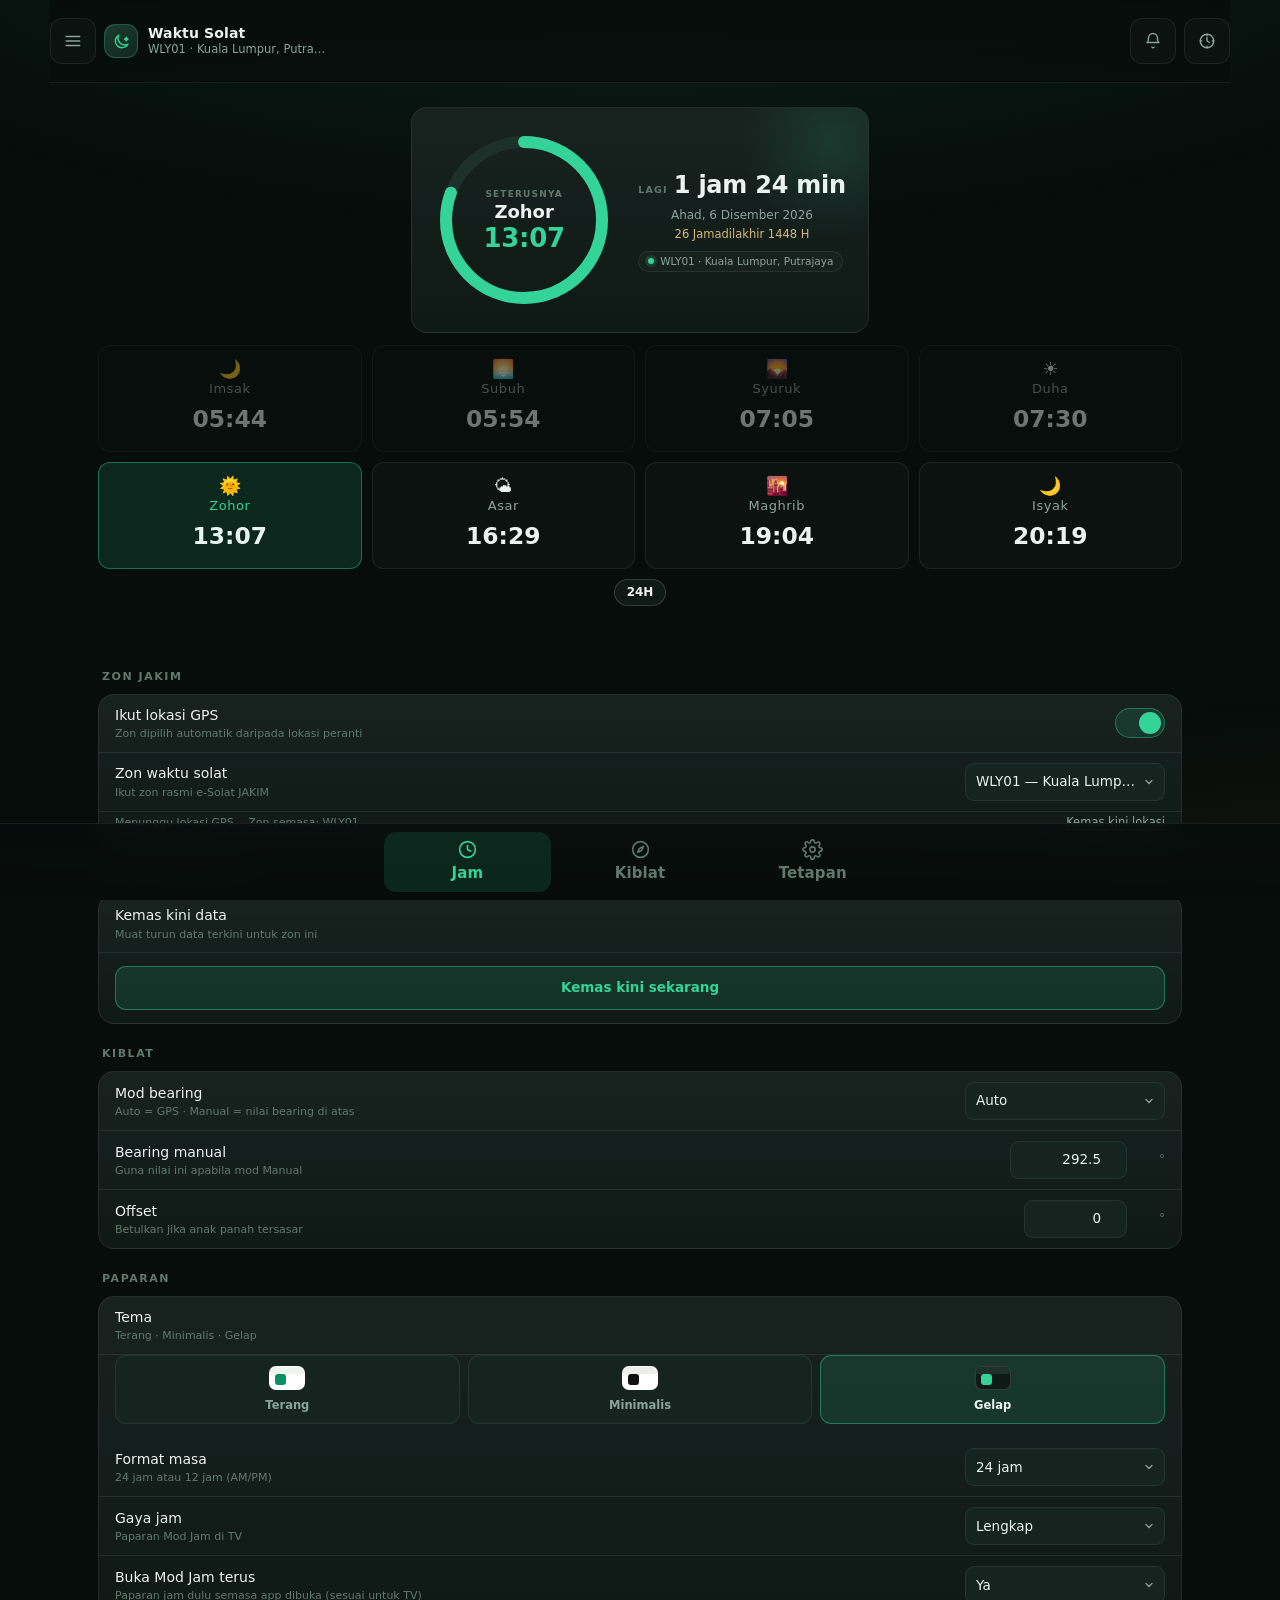
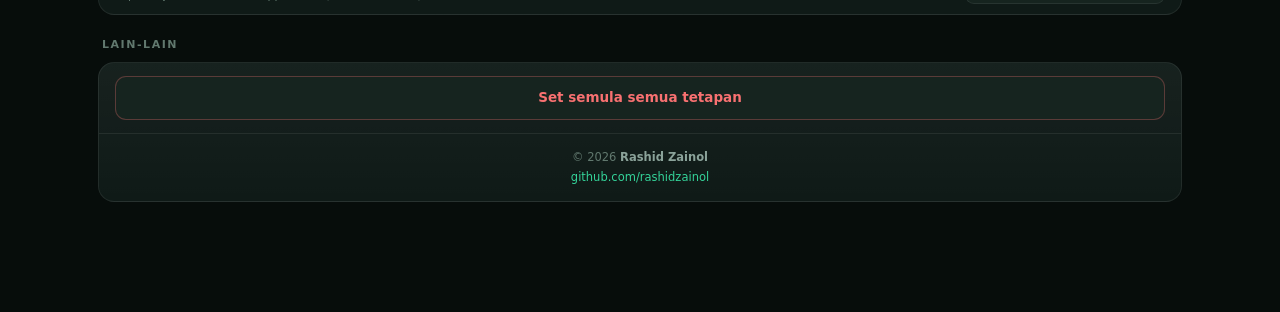
==== commit e904989b: "feat(ui): panduan ibadah full-page (mini web) dalam app (v1.26)" ====
--- a/index.html
+++ b/index.html
@@ -176,8 +176,16 @@
       <p class="note" id="qiblaNote"></p>
     </section>
 
-    <!-- ================= TETAPAN ================= -->
-    <section class="view" id="view-settings">
+    <!-- ================= PANDUAN (mini web) ================= -->
+    <section class="view" id="view-guide">
+      <div class="guide-topbar">
+        <button class="btn ghost" id="btnGuideBack">← Kembali</button>
+        <div class="guide-title" id="guideTitle">Panduan</div>
+      </div>
+      <div class="card guide-card">
+        <div class="guide-content" id="guideContent"></div>
+      </div>
+    </section>
 
       <div class="shead">Zon JAKIM</div>
       <div class="card scard" id="zoneCard">
@@ -442,38 +450,19 @@
     </button>
   </div>
   <div class="drawer-body">
-    <details class="drawer-sec" open>
-      <summary>Zikir selepas solat (33×)</summary>
-      <div class="drawer-content">
-        <p><b>Subhanallah</b> 33 kali</p>
-        <p><b>Alhamdulillah</b> 33 kali</p>
-        <p><b>Allahu Akbar</b> 33 kali</p>
-        <p class="note">Kemudian sempurnakan 100 dengan: <i>La ilaha illallah wahdahu la sharika lahu, lahul-mulku wa lahul-hamdu, wa huwa 'ala kulli shay'in qadir.</i></p>
-      </div>
-    </details>
-    <details class="drawer-sec">
-      <summary>Ayat Kursi (selepas solat)</summary>
-      <div class="drawer-content">
-        <p class="arab">اللَّهُ لاَ إِلَهَ إِلاَّ هُوَ الْحَيُّ الْقَيُّومُ ۚ لاَ تَأْخُذُهُ سِنَةٌ وَلاَ نَوْمٌ ۚ لَهُ مَا فِي السَّمَاوَاتِ وَمَا فِي الْأَرْضِ ۗ مَنْ ذَا الَّذِي يَشْفَعُ عِنْدَهُ إِلَّا بِإِذْنِهِ ۚ يَعْلَمُ مَا بَيْنَ أَيْدِيهِمْ وَمَا خَلْفَهُمْ ۖ وَلاَ يُحِيطُونَ بِشَيْءٍ مِنْ عِلْمِهِ إِلَّا بِمَا شَاءَ ۚ وَسِعَ كُرْسِيُّهُ السَّمَاوَاتِ وَالْأَرْضَ ۖ وَلاَ يَئُودُهُ حِفْظُهُمَا ۚ وَهُوَ الْعَلِيُّ الْعَظِيمُ</p>
-        <p class="note">Dibaca selepas setiap solat fardu. (Rujukan: AkuIslam)</p>
-      </div>
-    </details>
-    <details class="drawer-sec">
-      <summary>Doa selepas solat</summary>
-      <div class="drawer-content">
-        <p><b>Astaghfirullah</b> × 3</p>
-        <p><i>Allahumma antas-salam wa minkas-salam, tabarakta ya dhal-jalali wal-ikram.</i></p>
-        <p class="note">Doa penutup solat (salam). (Rujukan: AkuIslam)</p>
-      </div>
-    </details>
-    <details class="drawer-sec">
-      <summary>Info app</summary>
-      <div class="drawer-content">
-        <p>Waktu solat: data rasmi JAKIM (e-Solat), 60 zon.</p>
-        <p>Kiblat: GPS + sensor kompas.</p>
-        <p>Sumber: <a href="https://akuislam.com/blog/ibadah/wirid-doa-selepas-solat/" target="_blank" rel="noopener">akuislam.com</a></p>
-      </div>
-    </details>
+    <div class="drawer-group">
+      <div class="drawer-group-title">Panduan Ibadah</div>
+      <button class="drawer-link" data-guide="zikir">Zikir selepas solat (33×)</button>
+      <button class="drawer-link" data-guide="ayatkursi">Ayat Kursi</button>
+      <button class="drawer-link" data-guide="doaselepas">Doa selepas solat</button>
+    </div>
+    <div class="drawer-group">
+      <div class="drawer-group-title">Info</div>
+      <button class="drawer-link" data-guide="info">Tentang app & sumber data</button>
+    </div>
+    <div class="drawer-foot">
+      <a href="https://akuislam.com/blog/ibadah/wirid-doa-selepas-solat/" target="_blank" rel="noopener noreferrer">Rujukan: AkuIslam</a>
+    </div>
   </div>
 </div>
 
@@ -482,6 +471,6 @@
 <script src="js/jakim-data.js"></script>
 <script src="js/core.js"></script>
 <script src="js/compass.js"></script>
-<script src="js/ui.js"></script>
+<script src="js/ui.js?v=25"></script>
 </body>
 </html>
--- a/app.css
+++ b/app.css
@@ -573,6 +573,22 @@
 }
 .drawer-title{font-size:16px;font-weight:700;color:var(--text)}
 .drawer-body{flex:1;overflow-y:auto;padding:10px 14px}
+.drawer-group{margin-bottom:12px}
+.drawer-group-title{font-size:11px;font-weight:700;color:var(--muted);text-transform:uppercase;letter-spacing:.06em;margin:8px 4px 6px}
+.drawer-link{display:block;width:100%;text-align:left;padding:10px 12px;margin-bottom:6px;border:1px solid var(--line);border-radius:10px;background:var(--surface-2);color:var(--text);font-size:14px;font-weight:500;cursor:pointer}
+.drawer-link:active{transform:scale(.98)}
+.drawer-foot{padding:10px 4px;font-size:12px;color:var(--muted)}
+.drawer-foot a{color:var(--accent)}
+/* guide view (mini web) */
+.guide-topbar{display:flex;align-items:center;gap:10px;margin-bottom:12px}
+.guide-title{font-size:17px;font-weight:700;color:var(--text)}
+.guide-card{padding:16px}
+.guide-content{font-size:14px;line-height:1.6;color:var(--text)}
+.guide-content h3{font-size:15px;font-weight:700;margin:12px 0 6px;color:var(--accent)}
+.guide-content p{margin:8px 0}
+.guide-content .arab{font-size:17px;line-height:2;text-align:right;direction:rtl}
+.guide-content ul{margin:6px 0 6px 18px}
+.guide-content .note{font-size:12px;color:var(--muted-2);margin-top:10px}
 .drawer-sec{border:1px solid var(--line);border-radius:12px;margin-bottom:8px;overflow:hidden}
 .drawer-sec > summary{
   padding:10px 12px;font-size:14px;font-weight:600;color:var(--text);
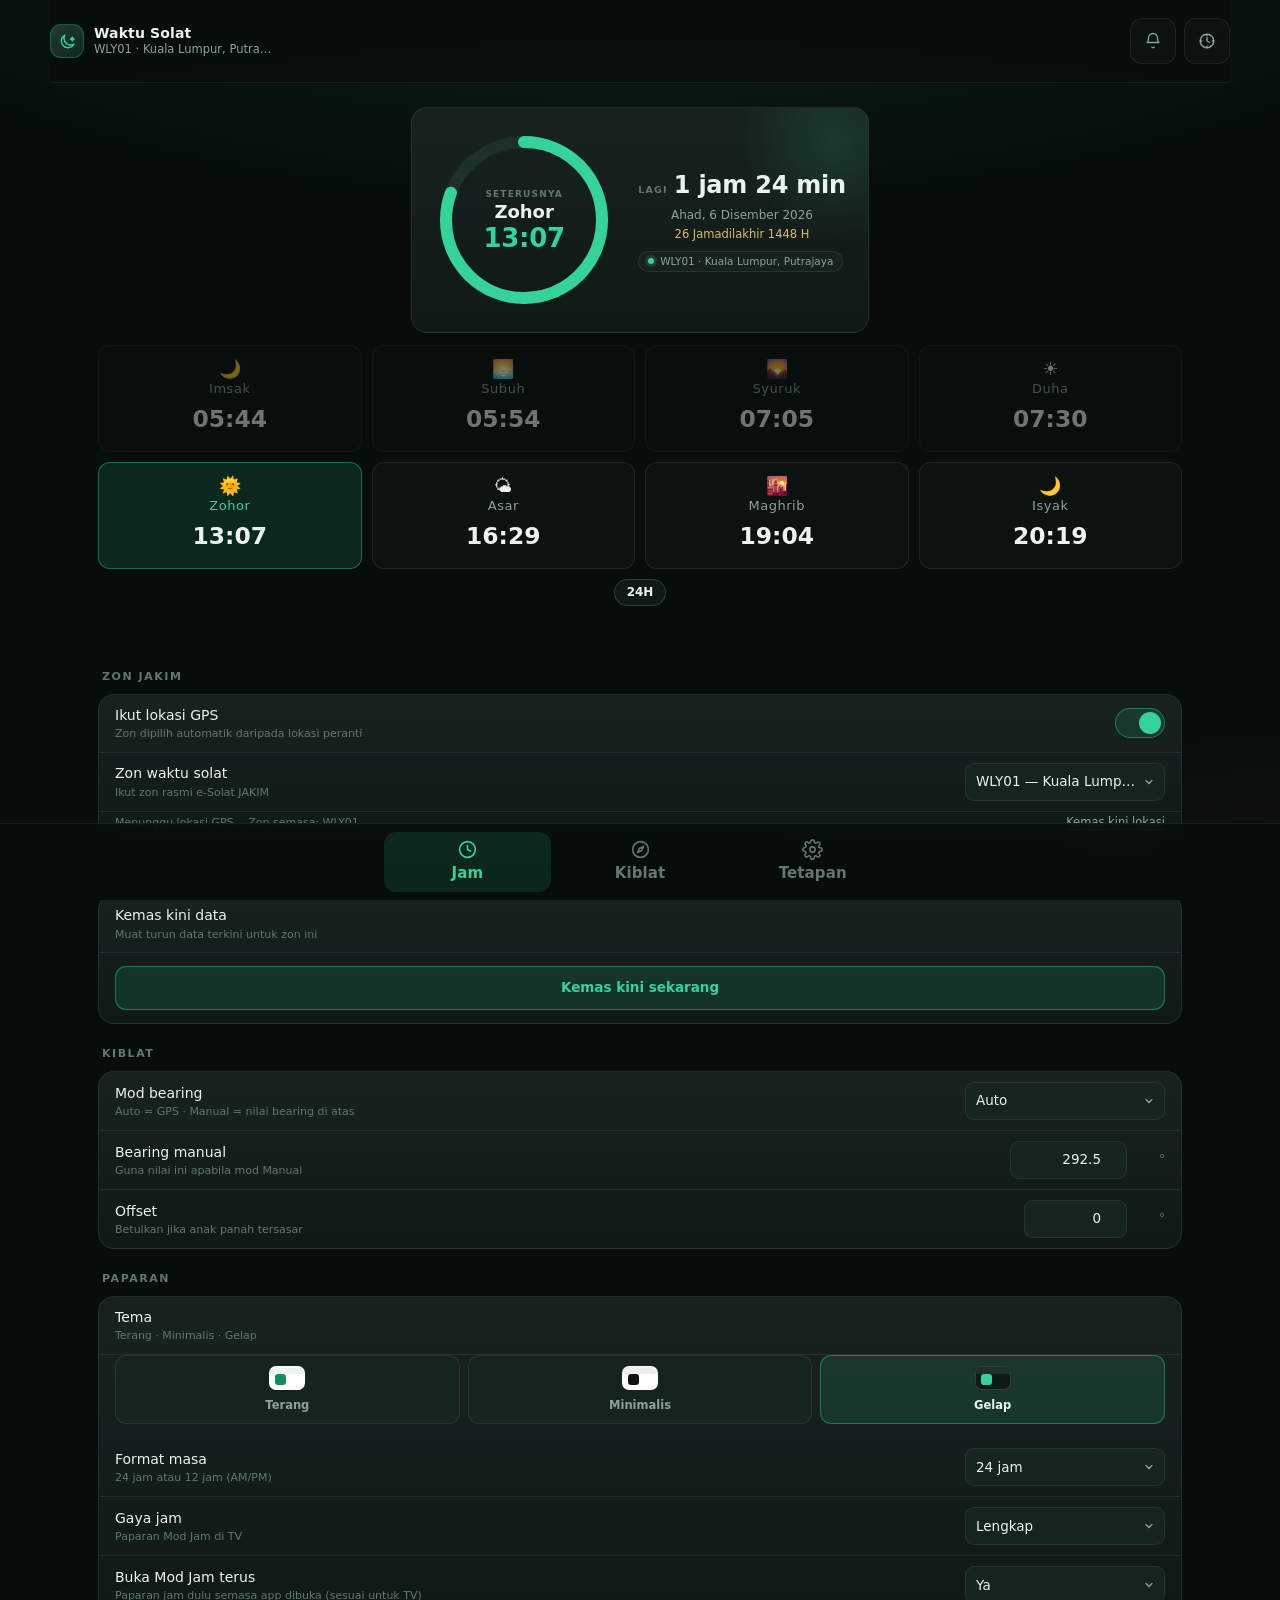
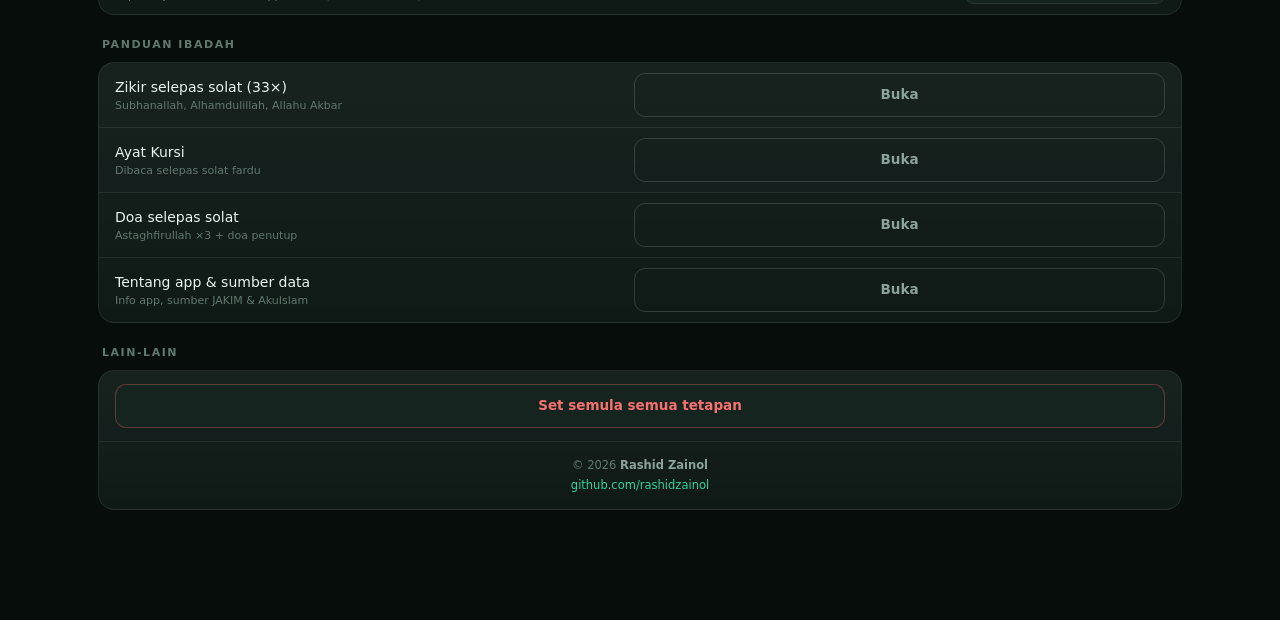
==== commit 13df62e9: "feat(ui): panduan ibadah jadi section dalam Tetapan (v1.27)" ====
--- a/index.html
+++ b/index.html
@@ -30,13 +30,6 @@
 <div class="app">
 
   <header class="topbar">
-    <button class="iconbtn" id="btnMenu" aria-label="Menu" title="Menu panduan & info">
-      <svg width="18" height="18" viewBox="0 0 24 24" fill="none" stroke="currentColor" stroke-width="1.9" stroke-linecap="round" stroke-linejoin="round">
-        <line x1="3" y1="6" x2="21" y2="6"/>
-        <line x1="3" y1="12" x2="21" y2="12"/>
-        <line x1="3" y1="18" x2="21" y2="18"/>
-      </svg>
-    </button>
     <div class="brand" id="brand">
       <div class="logo" aria-hidden="true">
         <svg width="19" height="19" viewBox="0 0 24 24" fill="none" stroke="currentColor" stroke-width="1.8" stroke-linecap="round" stroke-linejoin="round">
@@ -391,6 +384,38 @@
             <option value="1">Ya</option>
             <option value="0">Tidak</option>
           </select>
+        </div>
+      </div>
+
+      <div class="shead">Panduan Ibadah</div>
+      <div class="card scard">
+        <div class="field">
+          <div class="fl">
+            <div class="n">Zikir selepas solat (33×)</div>
+            <div class="d">Subhanallah, Alhamdulillah, Allahu Akbar</div>
+          </div>
+          <button class="btn ghost" data-guide="zikir">Buka</button>
+        </div>
+        <div class="field">
+          <div class="fl">
+            <div class="n">Ayat Kursi</div>
+            <div class="d">Dibaca selepas solat fardu</div>
+          </div>
+          <button class="btn ghost" data-guide="ayatkursi">Buka</button>
+        </div>
+        <div class="field">
+          <div class="fl">
+            <div class="n">Doa selepas solat</div>
+            <div class="d">Astaghfirullah ×3 + doa penutup</div>
+          </div>
+          <button class="btn ghost" data-guide="doaselepas">Buka</button>
+        </div>
+        <div class="field">
+          <div class="fl">
+            <div class="n">Tentang app & sumber data</div>
+            <div class="d">Info app, sumber JAKIM & AkuIslam</div>
+          </div>
+          <button class="btn ghost" data-guide="info">Buka</button>
         </div>
       </div>
 
@@ -438,34 +463,6 @@
 
 </div>
 
-<div class="drawer-backdrop" id="drawerBackdrop" hidden></div>
-<div class="drawer" id="drawer" hidden aria-hidden="true">
-  <div class="drawer-head">
-    <div class="drawer-title">Panduan Ibadah</div>
-    <button class="iconbtn" id="btnDrawerClose" aria-label="Tutup menu">
-      <svg width="18" height="18" viewBox="0 0 24 24" fill="none" stroke="currentColor" stroke-width="1.9" stroke-linecap="round" stroke-linejoin="round">
-        <line x1="18" y1="6" x2="6" y2="18"/>
-        <line x1="6" y1="6" x2="18" y2="18"/>
-      </svg>
-    </button>
-  </div>
-  <div class="drawer-body">
-    <div class="drawer-group">
-      <div class="drawer-group-title">Panduan Ibadah</div>
-      <button class="drawer-link" data-guide="zikir">Zikir selepas solat (33×)</button>
-      <button class="drawer-link" data-guide="ayatkursi">Ayat Kursi</button>
-      <button class="drawer-link" data-guide="doaselepas">Doa selepas solat</button>
-    </div>
-    <div class="drawer-group">
-      <div class="drawer-group-title">Info</div>
-      <button class="drawer-link" data-guide="info">Tentang app & sumber data</button>
-    </div>
-    <div class="drawer-foot">
-      <a href="https://akuislam.com/blog/ibadah/wirid-doa-selepas-solat/" target="_blank" rel="noopener noreferrer">Rujukan: AkuIslam</a>
-    </div>
-  </div>
-</div>
-
 <div class="toast" id="toast"></div>
 
 <script src="js/jakim-data.js"></script>
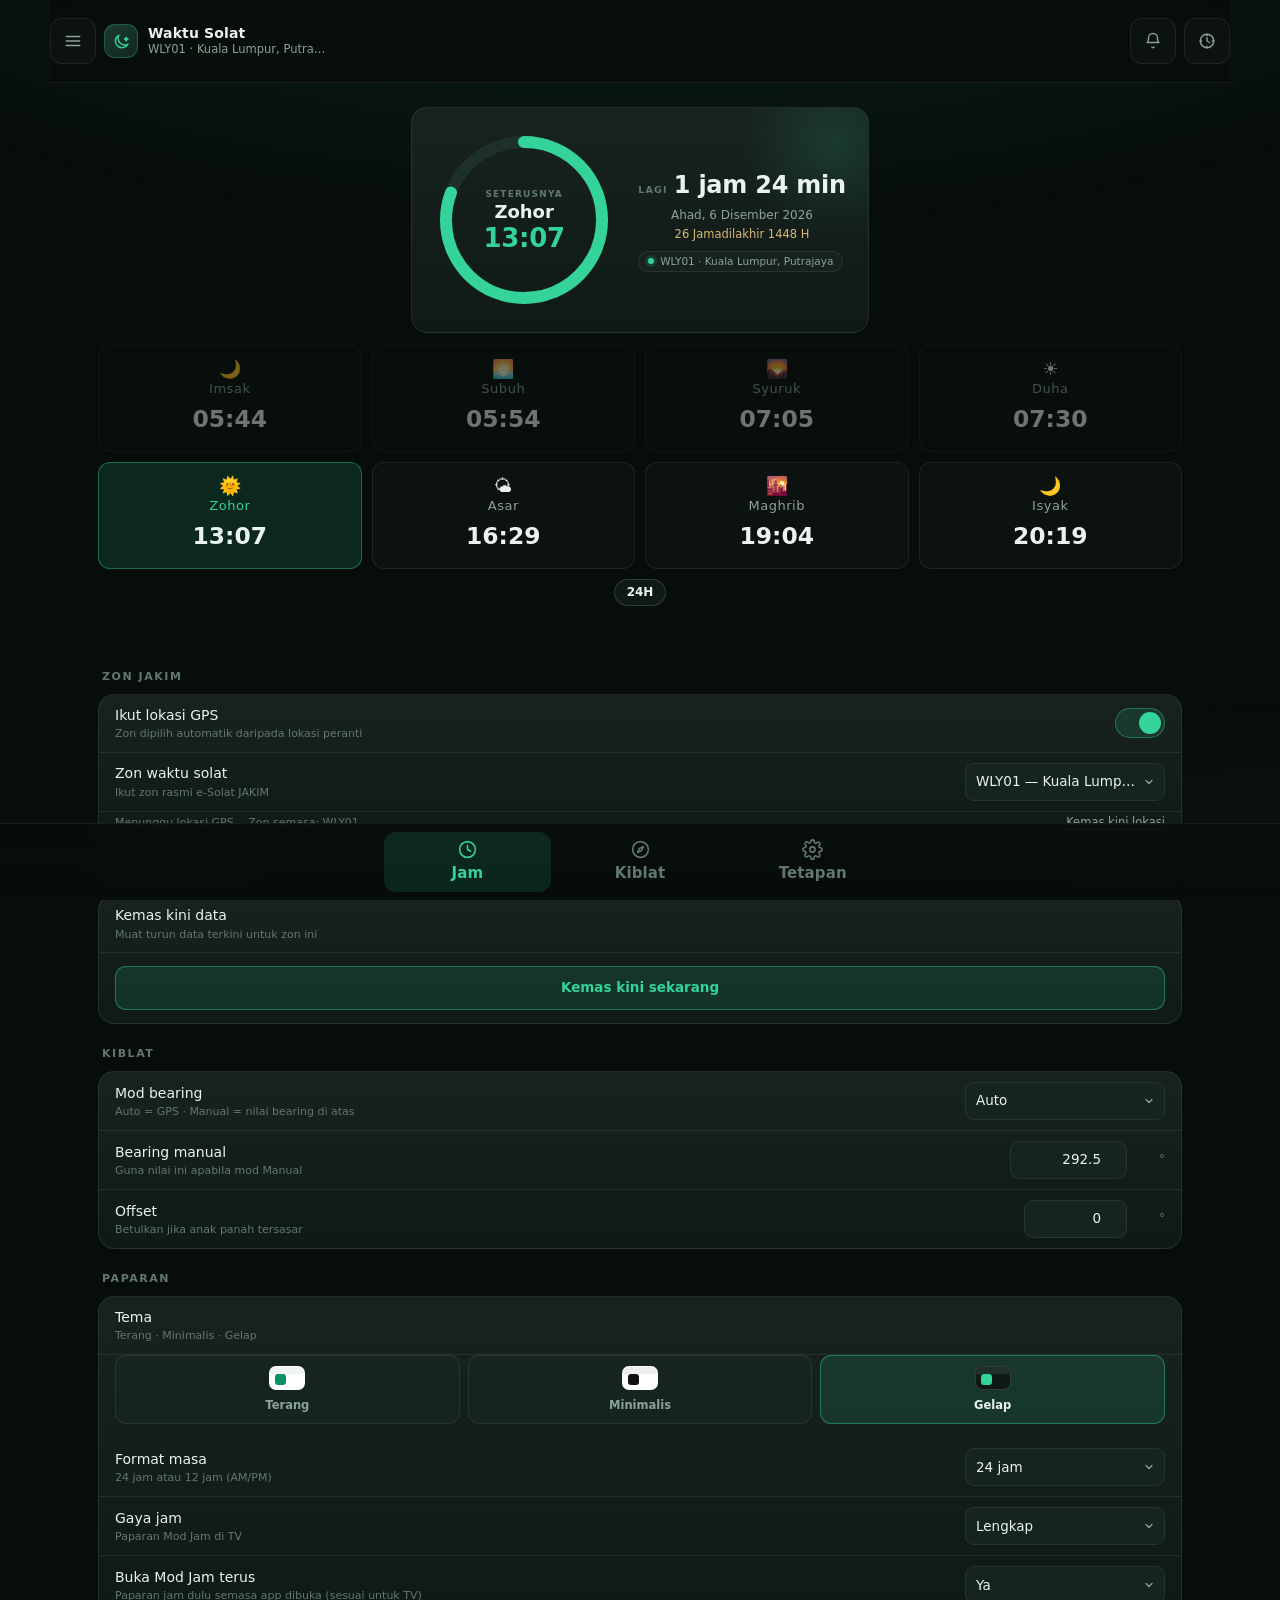
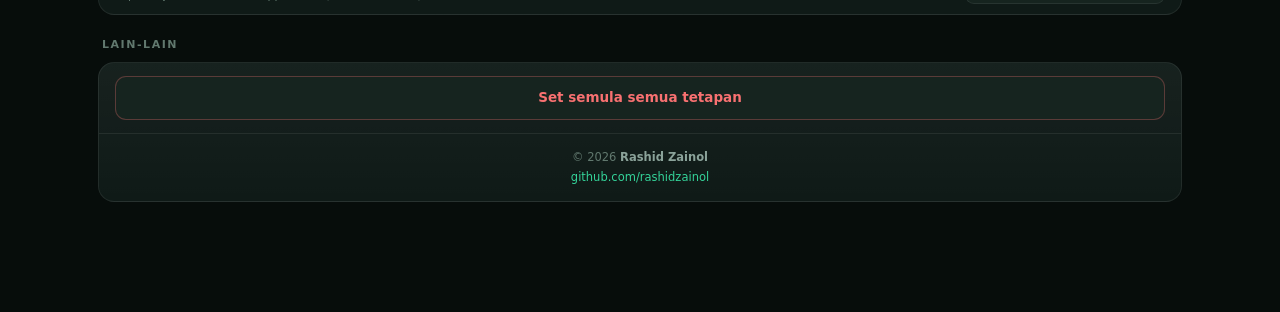
==== commit 1edcd753: "Revert "feat(ui): panduan ibadah jadi section dalam Tetapan (v1.27)" This reverts commit 13df62e92d7" ====
--- a/index.html
+++ b/index.html
@@ -30,6 +30,13 @@
 <div class="app">
 
   <header class="topbar">
+    <button class="iconbtn" id="btnMenu" aria-label="Menu" title="Menu panduan & info">
+      <svg width="18" height="18" viewBox="0 0 24 24" fill="none" stroke="currentColor" stroke-width="1.9" stroke-linecap="round" stroke-linejoin="round">
+        <line x1="3" y1="6" x2="21" y2="6"/>
+        <line x1="3" y1="12" x2="21" y2="12"/>
+        <line x1="3" y1="18" x2="21" y2="18"/>
+      </svg>
+    </button>
     <div class="brand" id="brand">
       <div class="logo" aria-hidden="true">
         <svg width="19" height="19" viewBox="0 0 24 24" fill="none" stroke="currentColor" stroke-width="1.8" stroke-linecap="round" stroke-linejoin="round">
@@ -384,38 +391,6 @@
             <option value="1">Ya</option>
             <option value="0">Tidak</option>
           </select>
-        </div>
-      </div>
-
-      <div class="shead">Panduan Ibadah</div>
-      <div class="card scard">
-        <div class="field">
-          <div class="fl">
-            <div class="n">Zikir selepas solat (33×)</div>
-            <div class="d">Subhanallah, Alhamdulillah, Allahu Akbar</div>
-          </div>
-          <button class="btn ghost" data-guide="zikir">Buka</button>
-        </div>
-        <div class="field">
-          <div class="fl">
-            <div class="n">Ayat Kursi</div>
-            <div class="d">Dibaca selepas solat fardu</div>
-          </div>
-          <button class="btn ghost" data-guide="ayatkursi">Buka</button>
-        </div>
-        <div class="field">
-          <div class="fl">
-            <div class="n">Doa selepas solat</div>
-            <div class="d">Astaghfirullah ×3 + doa penutup</div>
-          </div>
-          <button class="btn ghost" data-guide="doaselepas">Buka</button>
-        </div>
-        <div class="field">
-          <div class="fl">
-            <div class="n">Tentang app & sumber data</div>
-            <div class="d">Info app, sumber JAKIM & AkuIslam</div>
-          </div>
-          <button class="btn ghost" data-guide="info">Buka</button>
         </div>
       </div>
 
@@ -463,6 +438,34 @@
 
 </div>
 
+<div class="drawer-backdrop" id="drawerBackdrop" hidden></div>
+<div class="drawer" id="drawer" hidden aria-hidden="true">
+  <div class="drawer-head">
+    <div class="drawer-title">Panduan Ibadah</div>
+    <button class="iconbtn" id="btnDrawerClose" aria-label="Tutup menu">
+      <svg width="18" height="18" viewBox="0 0 24 24" fill="none" stroke="currentColor" stroke-width="1.9" stroke-linecap="round" stroke-linejoin="round">
+        <line x1="18" y1="6" x2="6" y2="18"/>
+        <line x1="6" y1="6" x2="18" y2="18"/>
+      </svg>
+    </button>
+  </div>
+  <div class="drawer-body">
+    <div class="drawer-group">
+      <div class="drawer-group-title">Panduan Ibadah</div>
+      <button class="drawer-link" data-guide="zikir">Zikir selepas solat (33×)</button>
+      <button class="drawer-link" data-guide="ayatkursi">Ayat Kursi</button>
+      <button class="drawer-link" data-guide="doaselepas">Doa selepas solat</button>
+    </div>
+    <div class="drawer-group">
+      <div class="drawer-group-title">Info</div>
+      <button class="drawer-link" data-guide="info">Tentang app & sumber data</button>
+    </div>
+    <div class="drawer-foot">
+      <a href="https://akuislam.com/blog/ibadah/wirid-doa-selepas-solat/" target="_blank" rel="noopener noreferrer">Rujukan: AkuIslam</a>
+    </div>
+  </div>
+</div>
+
 <div class="toast" id="toast"></div>
 
 <script src="js/jakim-data.js"></script>
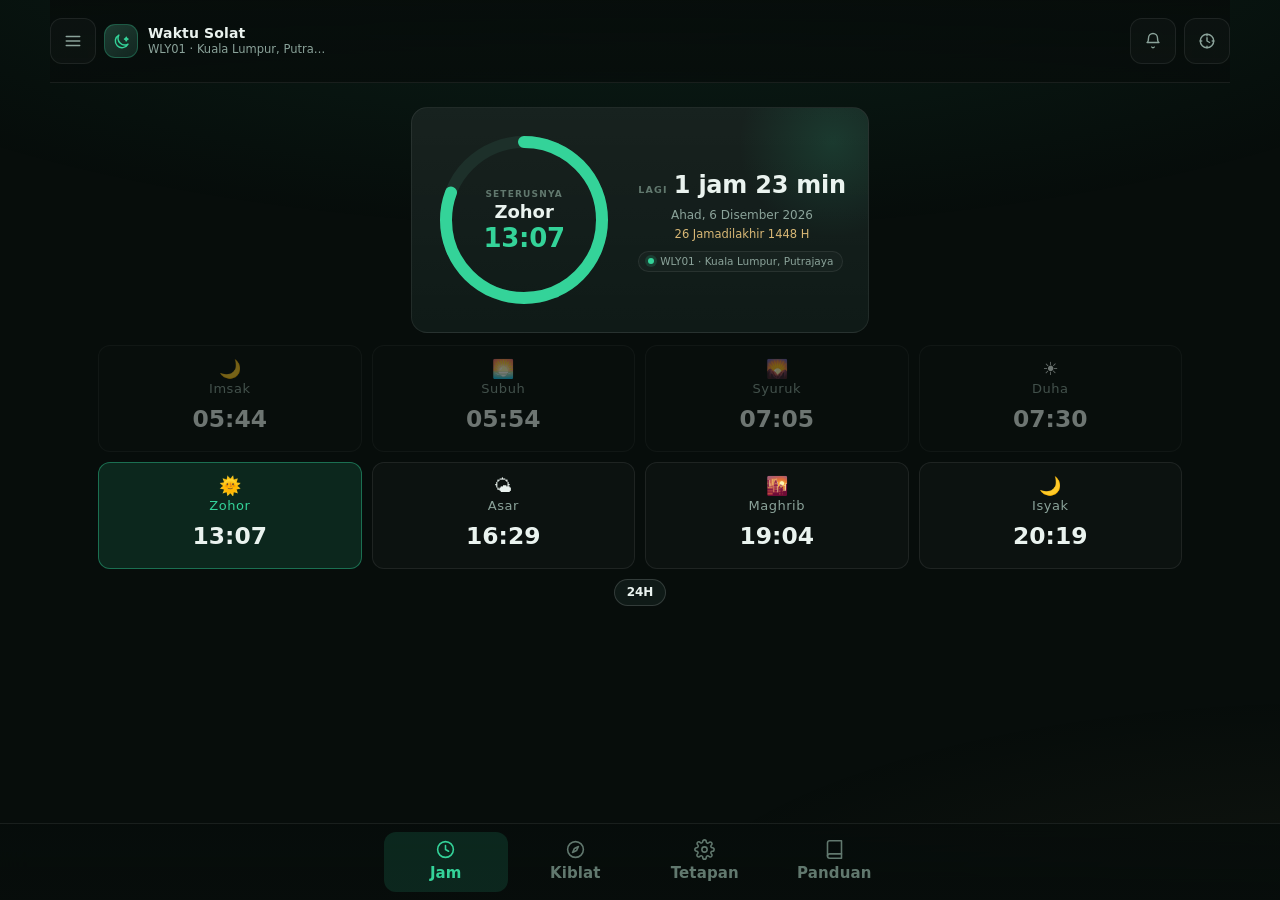
==== commit a8d95480: "fix(ui): tetapan hanya dalam tab Tetapan + tab Panduan Ibadah (v1.29)" ====
--- a/index.html
+++ b/index.html
@@ -187,6 +187,8 @@
       </div>
     </section>
 
+    <section class="view" id="view-settings">
+
       <div class="shead">Zon JAKIM</div>
       <div class="card scard" id="zoneCard">
         <div class="field">
@@ -432,6 +434,13 @@
           <path d="M19.4 15a1.7 1.7 0 0 0 .3 1.9l.1.1a2 2 0 1 1-2.8 2.8l-.1-.1a1.7 1.7 0 0 0-1.9-.3 1.7 1.7 0 0 0-1 1.5V21a2 2 0 1 1-4 0v-.1a1.7 1.7 0 0 0-1.1-1.6 1.7 1.7 0 0 0-1.9.3l-.1.1a2 2 0 1 1-2.8-2.8l.1-.1a1.7 1.7 0 0 0 .3-1.9 1.7 1.7 0 0 0-1.5-1H3a2 2 0 1 1 0-4h.1a1.7 1.7 0 0 0 1.6-1.1 1.7 1.7 0 0 0-.3-1.9l-.1-.1a2 2 0 1 1 2.8-2.8l.1.1a1.7 1.7 0 0 0 1.9.3H9a1.7 1.7 0 0 0 1-1.5V3a2 2 0 1 1 4 0v.1a1.7 1.7 0 0 0 1 1.5 1.7 1.7 0 0 0 1.9-.3l.1-.1a2 2 0 1 1 2.8 2.8l-.1.1a1.7 1.7 0 0 0-.3 1.9V9a1.7 1.7 0 0 0 1.5 1H21a2 2 0 1 1 0 4h-.1a1.7 1.7 0 0 0-1.5 1z"/>
         </svg>
         <span>Tetapan</span>
+      </button>
+      <button class="tab" data-view="guide">
+        <svg viewBox="0 0 24 24" fill="none" stroke="currentColor" stroke-width="1.8" stroke-linecap="round" stroke-linejoin="round">
+          <path d="M4 19.5A2.5 2.5 0 0 1 6.5 17H20"/>
+          <path d="M6.5 2H20v20H6.5A2.5 2.5 0 0 1 4 19.5v-15A2.5 2.5 0 0 1 6.5 2z"/>
+        </svg>
+        <span>Panduan</span>
       </button>
     </div>
   </nav>
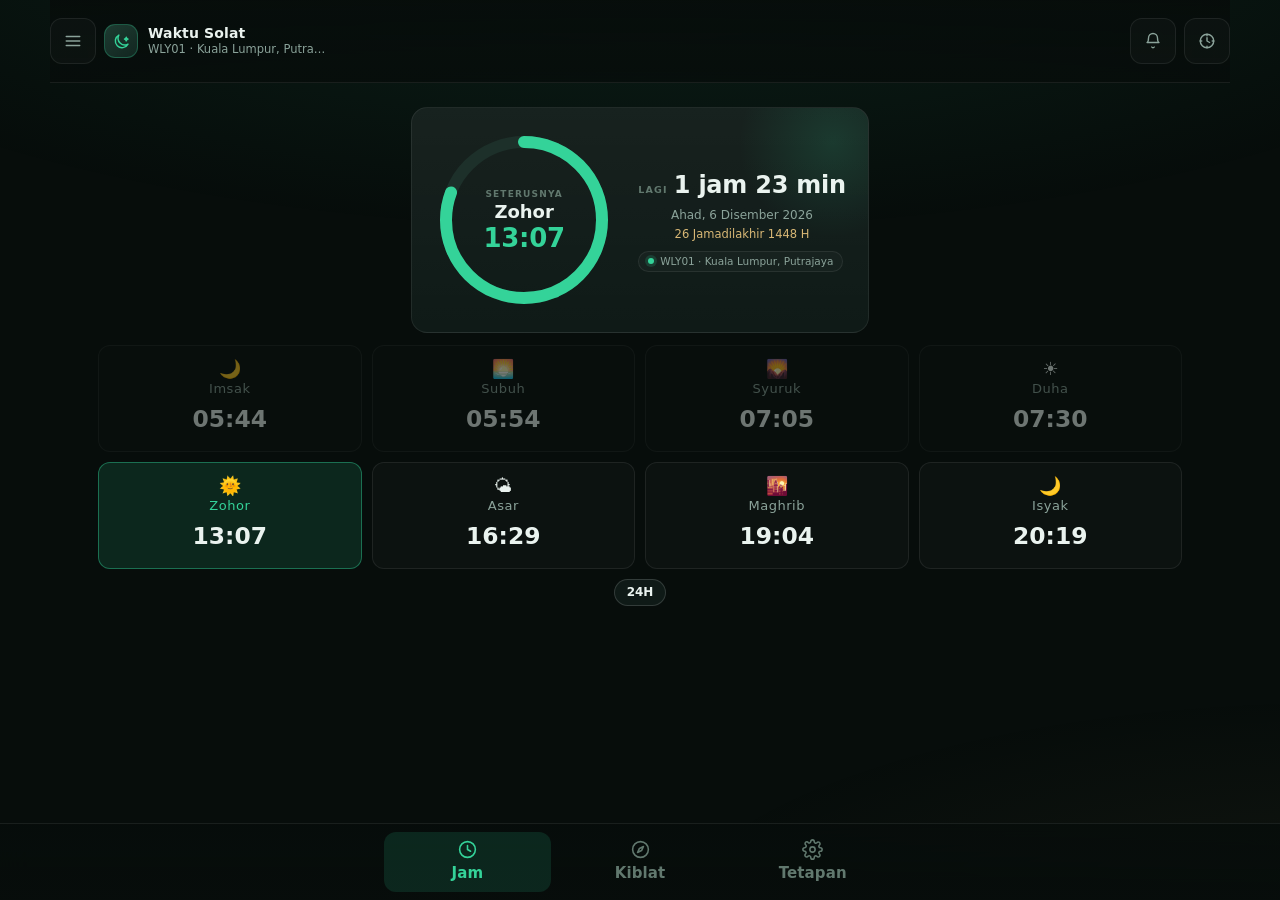
==== commit 824c579d: "fix(ui): buang tab Panduan (kekalkan 3 tab + hamburger) (v1.30)" ====
--- a/index.html
+++ b/index.html
@@ -435,13 +435,6 @@
         </svg>
         <span>Tetapan</span>
       </button>
-      <button class="tab" data-view="guide">
-        <svg viewBox="0 0 24 24" fill="none" stroke="currentColor" stroke-width="1.8" stroke-linecap="round" stroke-linejoin="round">
-          <path d="M4 19.5A2.5 2.5 0 0 1 6.5 17H20"/>
-          <path d="M6.5 2H20v20H6.5A2.5 2.5 0 0 1 4 19.5v-15A2.5 2.5 0 0 1 6.5 2z"/>
-        </svg>
-        <span>Panduan</span>
-      </button>
     </div>
   </nav>
 
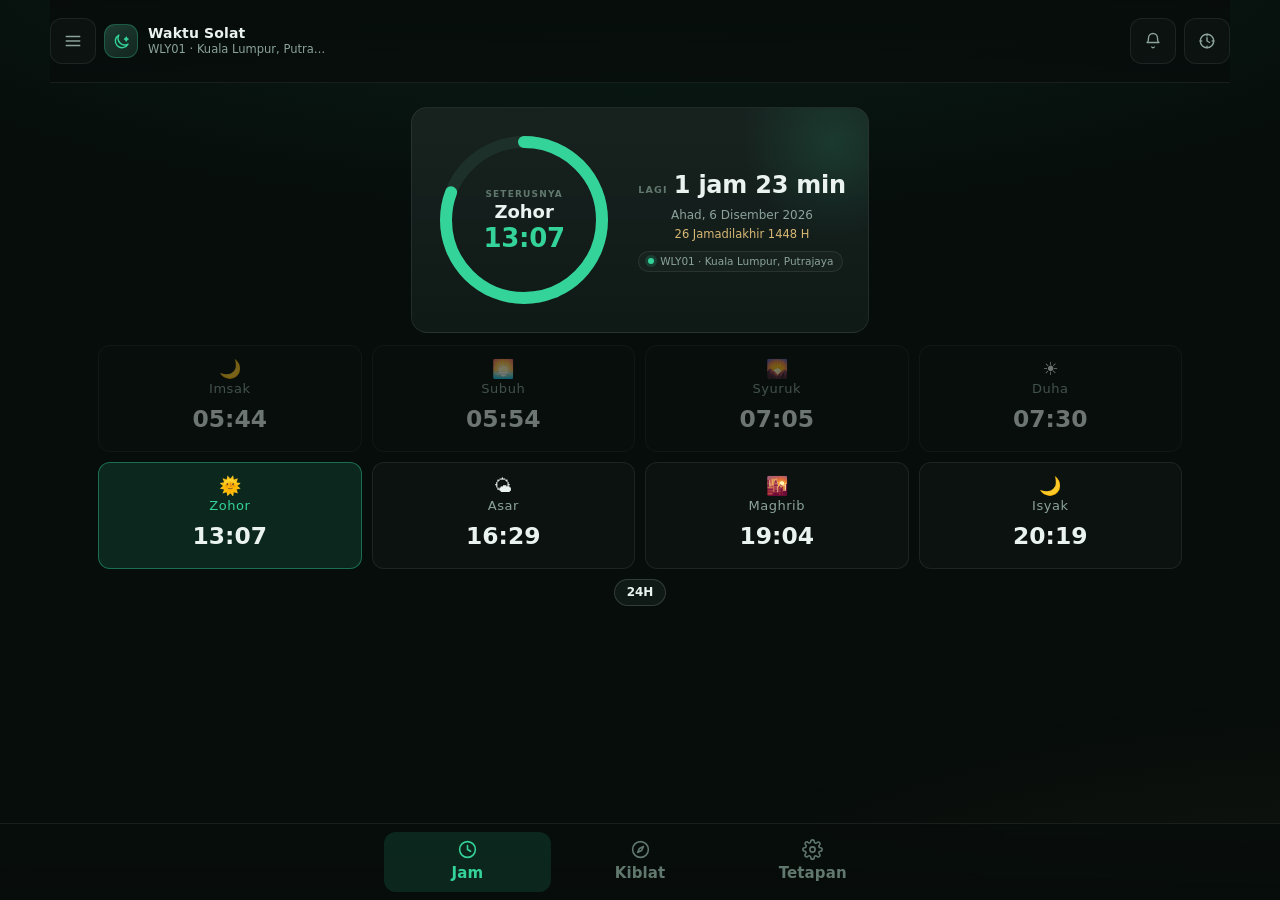
==== commit daacb127: "feat(zikir): zikir interaktif 33x + overlay sempurna (v1.31)" ====
--- a/index.html
+++ b/index.html
@@ -187,6 +187,41 @@
       </div>
     </section>
 
+    <!-- ================= ZIKIR INTERAKTIF ================= -->
+    <section class="view" id="view-zikir">
+      <div class="zikir-topbar">
+        <button class="btn ghost" id="btnZikirBack">← Kembali</button>
+        <div class="zikir-title">Zikir Selepas Solat</div>
+      </div>
+      <div class="zikir-stage">
+        <div class="zikir-progress">
+          <span class="zp" id="zp0">Subhanallah</span>
+          <span class="zp" id="zp1">Alhamdulillah</span>
+          <span class="zp" id="zp2">Allahu Akbar</span>
+        </div>
+        <div class="zikir-name" id="zikirName">Subhanallah</div>
+        <div class="zikir-count num" id="zikirCount">0</div>
+        <div class="zikir-target" id="zikirTarget">/ 33</div>
+        <button class="zikir-tap" id="zikirTap" aria-label="Tap untuk zikir">TAP</button>
+        <div class="zikir-hint" id="zikirHint">Ketuk untuk mengira</div>
+      </div>
+      <div class="zikir-overlay" id="zikirOverlay" hidden>
+        <div class="zikir-overlay-box">
+          <div class="zikir-overlay-title">Sempurnakan zikir</div>
+          <p class="zikir-overlay-text"><i>La ilaha illallah wahdahu la sharika lahu, lahul-mulku wa lahul-hamdu, wa huwa 'ala kulli shay'in qadir.</i></p>
+          <button class="btn primary" id="zikirFinish">Selesai</button>
+        </div>
+      </div>
+      <div class="zikir-done" id="zikirDone" hidden>
+        <div class="zikir-done-box">
+          <div class="zikir-done-title">Zikir selesai</div>
+          <p>Semoga diterima. Amin.</p>
+          <button class="btn primary" id="zikirReset">Ulang</button>
+          <button class="btn ghost" id="zikirBack2">Kembali</button>
+        </div>
+      </div>
+    </section>
+
     <section class="view" id="view-settings">
 
       <div class="shead">Zon JAKIM</div>
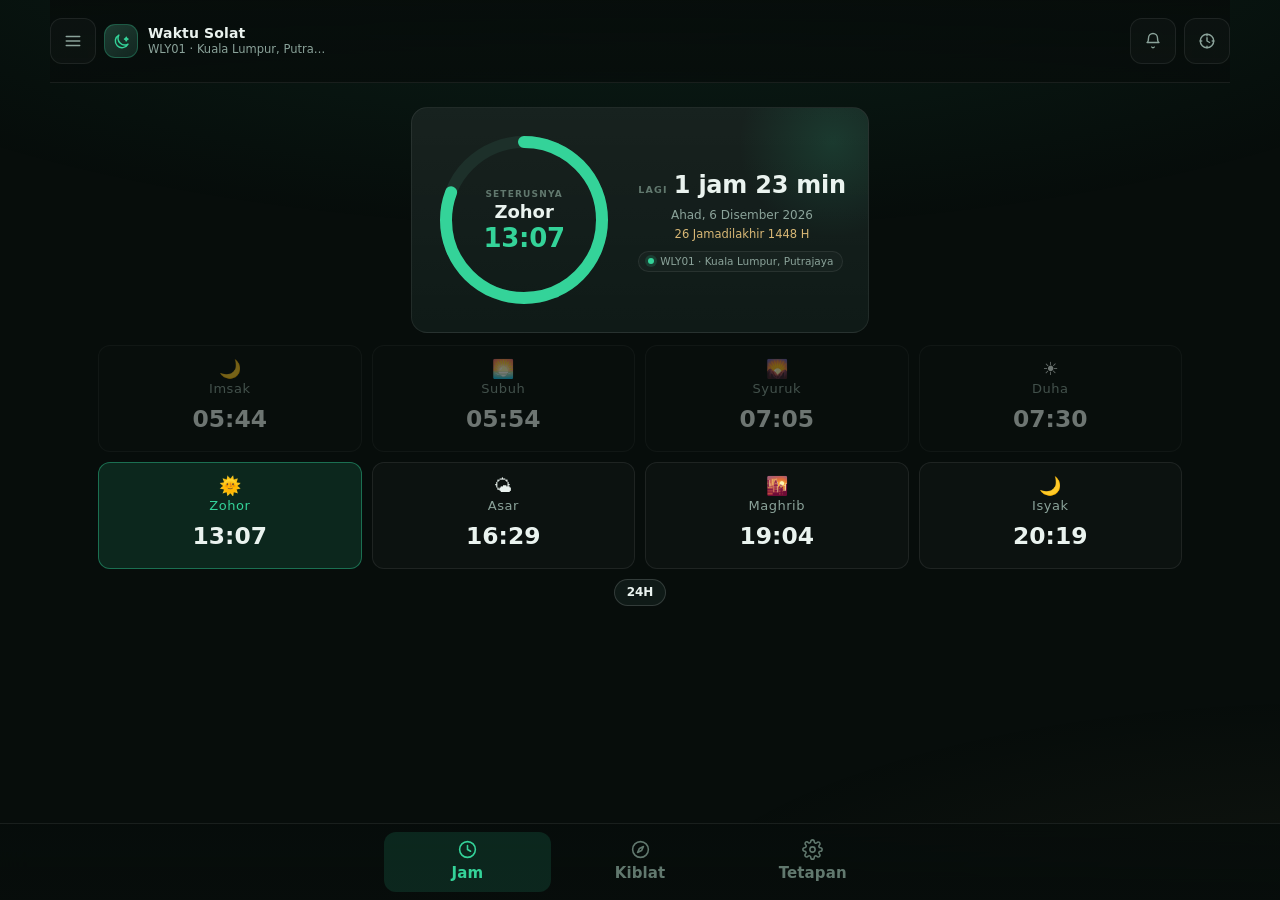
==== commit 802e264e: "feat(zikir): reka bentuk Kahoot-style (ring, glow, progress) (v1.32)" ====
--- a/index.html
+++ b/index.html
@@ -193,18 +193,29 @@
         <button class="btn ghost" id="btnZikirBack">← Kembali</button>
         <div class="zikir-title">Zikir Selepas Solat</div>
       </div>
-      <div class="zikir-stage">
-        <div class="zikir-progress">
-          <span class="zp" id="zp0">Subhanallah</span>
-          <span class="zp" id="zp1">Alhamdulillah</span>
-          <span class="zp" id="zp2">Allahu Akbar</span>
-        </div>
-        <div class="zikir-name" id="zikirName">Subhanallah</div>
-        <div class="zikir-count num" id="zikirCount">0</div>
-        <div class="zikir-target" id="zikirTarget">/ 33</div>
-        <button class="zikir-tap" id="zikirTap" aria-label="Tap untuk zikir">TAP</button>
-        <div class="zikir-hint" id="zikirHint">Ketuk untuk mengira</div>
-      </div>
+
+      <div class="zikir-stage" id="zikirStage">
+        <div class="zikir-phasebar">
+          <div class="zp" id="zp0">Subhanallah</div>
+          <div class="zp" id="zp1">Alhamdulillah</div>
+          <div class="zp" id="zp2">Allahu Akbar</div>
+        </div>
+
+        <div class="zikir-card" id="zikirCard">
+          <div class="zikir-name" id="zikirName">Subhanallah</div>
+          <div class="zikir-ring">
+            <svg viewBox="0 0 120 120" class="zikir-ring-svg">
+              <circle class="zr-track" cx="60" cy="60" r="52"/>
+              <circle class="zr-fill" id="zrFill" cx="60" cy="60" r="52" transform="rotate(-90 60 60)"/>
+            </svg>
+            <div class="zikir-count num" id="zikirCount">0</div>
+          </div>
+          <div class="zikir-target" id="zikirTarget">/ 33</div>
+          <button class="zikir-tap" id="zikirTap" aria-label="Tap untuk zikir">KETUK</button>
+          <div class="zikir-hint" id="zikirHint">Ketuk untuk mengira</div>
+        </div>
+      </div>
+
       <div class="zikir-overlay" id="zikirOverlay" hidden>
         <div class="zikir-overlay-box">
           <div class="zikir-overlay-title">Sempurnakan zikir</div>
@@ -214,7 +225,7 @@
       </div>
       <div class="zikir-done" id="zikirDone" hidden>
         <div class="zikir-done-box">
-          <div class="zikir-done-title">Zikir selesai</div>
+          <div class="zikir-done-title">🎉 Zikir selesai</div>
           <p>Semoga diterima. Amin.</p>
           <button class="btn primary" id="zikirReset">Ulang</button>
           <button class="btn ghost" id="zikirBack2">Kembali</button>
--- a/app.css
+++ b/app.css
@@ -764,3 +764,28 @@
   *,*::before,*::after{animation-duration:.001ms !important;transition-duration:.001ms !important}
   .ring-fill{transition:none !important}
 }
+
+/* ---------- zikir interaktif (Kahoot-style) ---------- */
+.zikir-topbar{display:flex;align-items:center;gap:10px;margin-bottom:12px}
+.zikir-title{font-size:17px;font-weight:700;color:var(--text)}
+.zikir-stage{display:flex;flex-direction:column;align-items:center;gap:14px;padding:12px 0}
+.zikir-phasebar{display:flex;gap:6px;width:100%;max-width:420px}
+.zp{flex:1;text-align:center;padding:8px 6px;border-radius:10px;font-size:12px;font-weight:600;color:var(--muted);background:var(--surface-2);border:2px solid var(--line);transition:.2s}
+.zp.done{color:#fff;background:var(--accent);border-color:var(--accent);box-shadow:0 4px 14px var(--accent-glow)}
+.zikir-card{width:min(360px,92vw);padding:22px 18px;border-radius:20px;background:linear-gradient(160deg,var(--surface),var(--surface-2));border:1px solid var(--line-2);box-shadow:var(--shadow);display:flex;flex-direction:column;align-items:center;gap:10px}
+.zikir-name{font-size:20px;font-weight:800;color:var(--accent);letter-spacing:.02em}
+.zikir-ring{position:relative;width:150px;height:150px}
+.zikir-ring-svg{width:100%;height:100%}
+.zr-track{fill:none;stroke:var(--line-2);stroke-width:8}
+.zr-fill{fill:none;stroke:var(--accent);stroke-width:8;stroke-linecap:round;stroke-dasharray:327;stroke-dashoffset:327;transition:stroke-dashoffset .25s ease}
+.zikir-count{position:absolute;inset:0;display:flex;align-items:center;justify-content:center;font-size:46px;font-weight:800;color:var(--text)}
+.zikir-target{font-size:13px;color:var(--muted);margin-top:-6px}
+.zikir-tap{margin-top:6px;width:100%;padding:14px 0;border-radius:14px;border:0;background:linear-gradient(135deg,var(--accent),var(--accent-line));color:#fff;font-size:18px;font-weight:800;letter-spacing:.08em;cursor:pointer;box-shadow:0 6px 18px var(--accent-glow);transition:transform .1s ease,box-shadow .2s ease}
+.zikir-tap:active{transform:scale(.96)}
+.zikir-hint{font-size:12px;color:var(--muted-2)}
+.zikir-overlay,.zikir-done{position:fixed;inset:0;z-index:50;background:rgba(0,0,0,.55);display:flex;align-items:center;justify-content:center;padding:20px;backdrop-filter:blur(4px);-webkit-backdrop-filter:blur(4px)}
+.zikir-overlay[hidden],.zikir-done[hidden]{display:none}
+.zikir-overlay-box,.zikir-done-box{width:min(420px,92vw);padding:22px 20px;border-radius:18px;background:var(--surface);border:1px solid var(--line-2);box-shadow:var(--shadow);text-align:center;display:flex;flex-direction:column;gap:12px}
+.zikir-overlay-title,.zikir-done-title{font-size:18px;font-weight:800;color:var(--accent)}
+.zikir-overlay-text{font-size:14px;line-height:1.7;color:var(--text);text-align:right;direction:rtl}
+.zikir-done-box p{color:var(--muted)}
